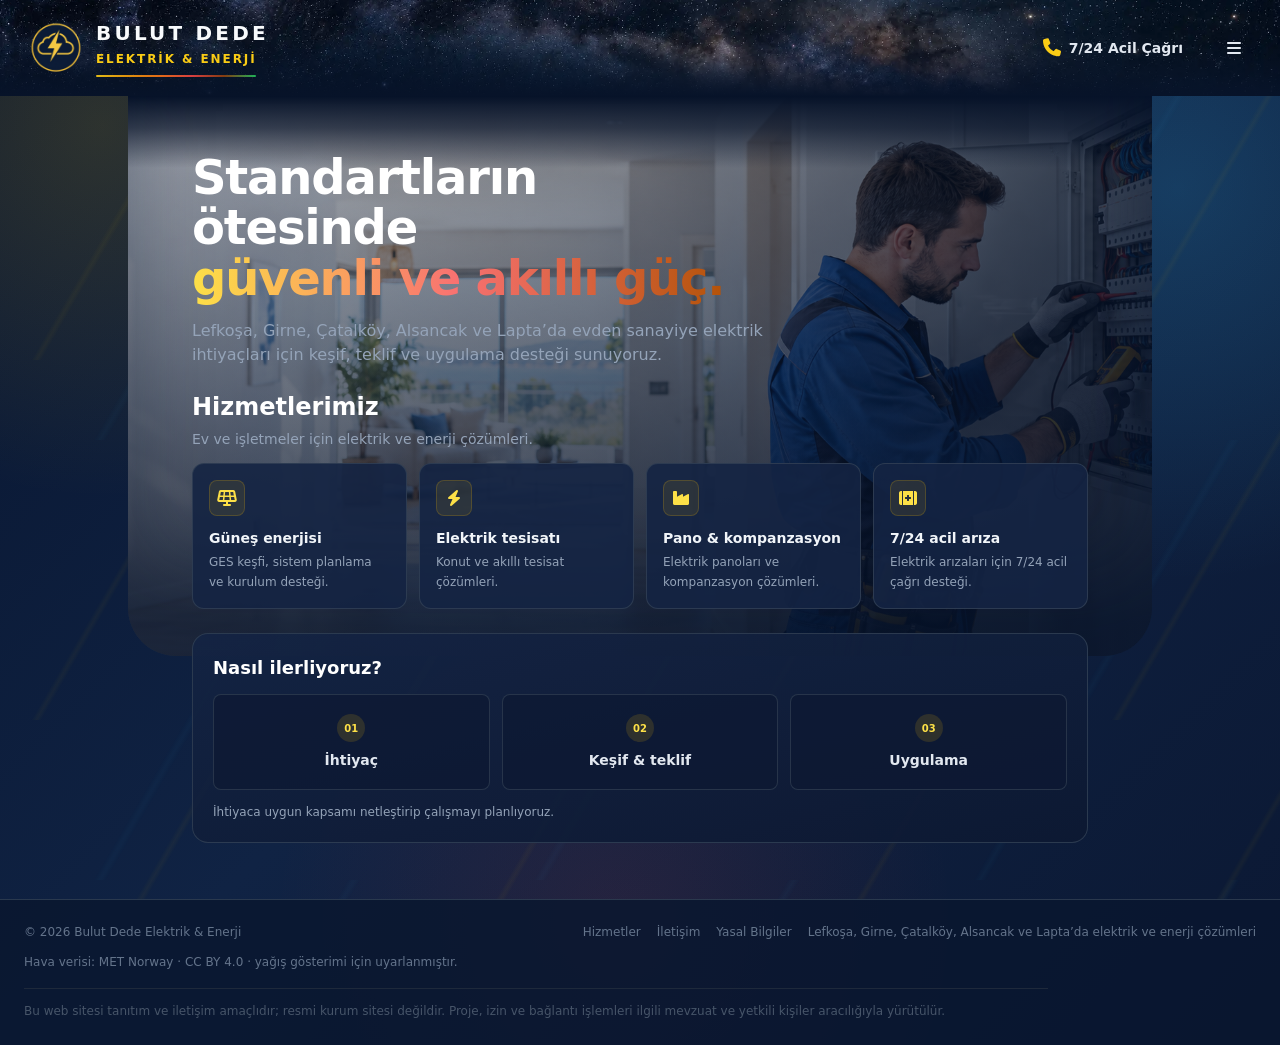
==== index.html @ a88fdf91 "Connect KIB-TEK table to official Meta notices" ====
<!doctype html>
<html lang="tr">
<head>
  <meta charset="UTF-8">
  <meta name="viewport" content="width=device-width, initial-scale=1.0">
  <meta name="description" content="Bulut Dede Elektrik; Lefkoşa, Girne, Çatalköy, Alsancak ve Lapta’da güneş enerjisi, elektrik tesisatı, pano ve acil servis için keşif ve uygulama desteği sunar.">
  <meta name="theme-color" content="#020617">
  <meta name="referrer" content="strict-origin-when-cross-origin">
  <meta http-equiv="Permissions-Policy" content="camera=(), microphone=(), geolocation=(), payment=(), usb=()">
  <meta http-equiv="Content-Security-Policy" content="default-src 'self'; base-uri 'self'; object-src 'none'; frame-src 'none'; frame-ancestors 'none'; form-action 'self'; img-src 'self' data:; connect-src 'self'; font-src 'self' https://cdnjs.cloudflare.com; style-src 'self' 'unsafe-inline' https://cdnjs.cloudflare.com; script-src 'self' 'unsafe-inline'; upgrade-insecure-requests">
  <link rel="icon" type="image/png" href="bulut-dede-logo.png">
  <title>Bulut Dede Elektrik | Enerji Çözümleri</title>
  <link rel="preconnect" href="https://cdnjs.cloudflare.com">
  <link rel="stylesheet" href="https://cdnjs.cloudflare.com/ajax/libs/font-awesome/6.4.0/css/all.min.css">
  <style>
    :root { color-scheme: dark; }
    :root { --wire-yellow: #facc15; --wire-amber: #f59e0b; --wire-orange: #f97316; --wire-red: #ef4444; --wire-brown: #92400e; --wire-green: #22c55e; }
    html { scroll-behavior: smooth; max-width: 100%; overflow-x: hidden; }
    body { position: relative; isolation: isolate; width: 100%; max-width: 100%; min-height: 100vh; overflow-x: hidden; background-color: #071329; background-image: radial-gradient(circle at 8% 12%, rgba(250, 204, 21, .15), transparent 25%), radial-gradient(circle at 92% 18%, rgba(56, 189, 248, .18), transparent 27%), radial-gradient(circle at 48% 88%, rgba(239, 68, 68, .1), transparent 30%), linear-gradient(135deg, #08152f 0%, #102344 48%, #0b1833 100%); }
    body::before { content: ""; position: fixed; inset: 0; z-index: -1; pointer-events: none; opacity: .22; background-image: linear-gradient(120deg, transparent 0 42%, rgba(250, 204, 21, .2) 43%, transparent 44% 100%), linear-gradient(300deg, transparent 0 48%, rgba(56, 189, 248, .16) 49%, transparent 50% 100%); background-size: 360px 360px, 440px 440px; animation: energyDrift 18s ease-in-out infinite alternate; }
    @keyframes energyDrift { from { transform: translate3d(-2%, -1%, 0) scale(1); } to { transform: translate3d(2%, 1%, 0) scale(1.04); } }
    .brand-mark { border: 0; background: transparent; box-shadow: none; }
    
    .brand-bolt { fill: #fff7b2; filter: drop-shadow(0 0 2px rgba(250, 204, 21, .9)); }
    .brand-accent { background: linear-gradient(90deg, var(--wire-yellow) 0%, var(--wire-amber) 20%, var(--wire-orange) 40%, var(--wire-red) 60%, var(--wire-brown) 80%, var(--wire-green) 100%); }

    /* Header theme follows real sunrise and sunset in Girne, Cyprus. */
    #site-header {
      transition: background-color 1800ms ease, border-color 1800ms ease;
    }
    #site-header[data-sky="night"] {
      background-color: transparent;
      border-color: rgba(51, 65, 85, .8);
    }
    #site-header[data-sky="day"] {
      background-color: transparent;
      border-color: rgba(148, 163, 184, .8);
    }
    #site-header[data-sky="day"],
    #site-header[data-sky="night"] {
      border-bottom: 0;
    }
    #site-header .brand-mark {
      border: 0;
      background: transparent;
      box-shadow: none;
    }
    #site-header #home-link strong,
    #site-header #home-link [data-i18n="brandTagline"] {
      transition: color 1800ms ease;
    }
    #site-header[data-sky="night"] #home-link strong { color: #f8fafc; }
    #site-header[data-sky="day"] #home-link strong { color: #172554; }
    #site-header[data-sky="night"] #home-link [data-i18n="brandTagline"] { color: #facc15; }
    #site-header[data-sky="day"] #home-link [data-i18n="brandTagline"] { color: #a16207; }
    #site-header #emergency-link,
    #site-header #site-menu-toggle {
      transition: background-color 1800ms ease, border-color 1800ms ease, color 1800ms ease;
    }
    #site-header[data-sky="night"] #emergency-link,
    #site-header[data-sky="night"] #site-menu-toggle {
      background-color: transparent;
      border-color: transparent;
      box-shadow: none;
      color: #e2e8f0;
    }
    #site-header[data-sky="day"] #emergency-link,
    #site-header[data-sky="day"] #site-menu-toggle {
      background-color: transparent;
      border-color: transparent;
      box-shadow: none;
      color: #1e293b;
    }
    #site-header[data-sky="night"] #emergency-link:hover,
    #site-header[data-sky="night"] #site-menu-toggle:hover {
      background-color: rgba(255, 255, 255, .1);
      border-color: transparent;
    }
    #site-header[data-sky="day"] #emergency-link:hover,
    #site-header[data-sky="day"] #site-menu-toggle:hover {
      background-color: rgba(255, 255, 255, .16);
      border-color: transparent;
      color: #1e293b;
    }
    #site-header #emergency-link .fa-phone,
    #site-header #emergency-link .text-slate-400 {
      transition: color 1800ms ease;
    }
    #site-header[data-sky="night"] #emergency-link .fa-phone { color: #facc15; }
    #site-header[data-sky="day"] #emergency-link .fa-phone { color: #a16207; }
    #site-header[data-sky="night"] #emergency-link .text-slate-400 { color: #94a3b8; }
    #site-header[data-sky="day"] #emergency-link .text-slate-400 { color: #475569; }
    /* Fade the scenic image to the same navy tone used at the top of the hero. */
    .header-sky-scene {
      position: absolute;
      top: 0;
      right: auto;
      bottom: 0;
      left: 0;
      z-index: 0;
      width: 100%;
      height: 100%;
      overflow: hidden;
      pointer-events: none;
      isolation: isolate;
      transform: none;
      background: linear-gradient(180deg, #60a5fa 0%, #93c5fd 48%, #dbeafe 78%, #0f2c50 100%);
    }
    .header-sky-scene::after {
      content: "";
      position: absolute;
      right: 0;
      bottom: 0;
      left: 0;
      z-index: 4;
      height: 56px;
      pointer-events: none;
      background: linear-gradient(180deg, rgba(7, 19, 41, 0) 0%, rgba(7, 19, 41, .58) 62%, #071329 100%);
    }
    #site-header[data-sky="night"] .header-sky-scene {
      background: linear-gradient(180deg, #0c1832 0%, #0b1933 55%, #0f2c50 100%);
    }
    #site-header .header-sky-photo {
      position: absolute;
      z-index: 1;
      top: 0;
      left: 0;
      width: 116%;
      max-width: none;
      height: 100%;
      object-fit: cover;
      object-position: center 38%;
      opacity: .88;
      filter: brightness(1.06) saturate(1.02) contrast(1.04);
      transition: opacity 1800ms ease, filter 1800ms ease;
    }
    #site-header {
      --header-rain-fill: rgba(22, 62, 96, .42);
      --header-rain-glint: rgba(255, 255, 255, .82);
      --header-rain-shadow: rgba(15, 23, 42, .48);
    }
    #site-header[data-sky="night"] {
      --header-rain-fill: rgba(191, 219, 254, .5);
      --header-rain-glint: rgba(248, 250, 252, .9);
      --header-rain-shadow: rgba(2, 6, 23, .62);
    }
    #site-header .header-sky-rain {
      position: absolute;
      z-index: 3;
      inset: 0;
      overflow: hidden;
      pointer-events: none;
      opacity: 0;
      visibility: hidden;
      transition: opacity 900ms ease, visibility 0s linear 900ms;
    }
    #site-header[data-rain="true"] .header-sky-rain {
      opacity: .82;
      visibility: visible;
      transition-delay: 0s;
    }
    #site-header .header-sky-rain .rain-drop {
      position: absolute;
      top: var(--drop-top);
      left: var(--drop-left);
      display: block;
      width: var(--drop-width);
      height: var(--drop-height);
      opacity: 0;
      clip-path: polygon(50% 0, 82% 38%, 100% 64%, 96% 80%, 82% 93%, 62% 100%, 38% 100%, 18% 93%, 4% 80%, 0 64%, 18% 38%);
      background: linear-gradient(110deg, var(--header-rain-glint) 0%, rgba(255, 255, 255, .38) 24%, var(--header-rain-fill) 70%, rgba(255, 255, 255, .66) 100%);
      filter: drop-shadow(0 1px 1px var(--header-rain-shadow));
      animation: headerSkyDropFall var(--drop-duration) linear var(--drop-delay) infinite;
    }
    #site-header .header-sky-rain .rain-drop::after {
      content: "";
      position: absolute;
      top: 18%;
      left: 22%;
      width: 22%;
      height: 32%;
      border-radius: 50%;
      background: rgba(255, 255, 255, .84);
    }
    @keyframes headerSkyDropFall {
      0% { opacity: 0; transform: translate3d(0, -18px, 0) rotate(var(--drop-angle)); }
      12% { opacity: var(--drop-opacity); }
      84% { opacity: var(--drop-opacity); }
      100% { opacity: 0; transform: translate3d(var(--drop-drift), 150px, 0) rotate(var(--drop-angle)); }
    }
    #site-header .header-sky-daylight {
      position: absolute;
      z-index: 3;
      inset: 0;
      background: linear-gradient(180deg, rgba(59, 130, 246, .38) 0%, rgba(96, 165, 250, .2) 48%, rgba(191, 219, 254, .05) 78%, transparent 100%);
      opacity: 1;
      transition: opacity 1800ms ease;
    }
    #site-header .header-sky-night-photo {
      position: absolute;
      z-index: 2;
      inset: 0;
      width: 100%;
      height: 100%;
      object-fit: cover;
      object-position: center 45%;
      opacity: 0;
      transition: opacity 1800ms ease;
    }
    #site-header[data-sky="night"] .header-sky-photo {
      opacity: 0;
      filter: brightness(.3) saturate(.78) hue-rotate(165deg);
    }
    #site-header[data-sky="night"] .header-sky-night-photo { opacity: 1; }
    @media (prefers-reduced-motion: reduce) {
      #site-header .header-sky-rain .rain-drop {
        animation: none !important;
        opacity: var(--drop-opacity) !important;
        transform: none !important;
      }
    }
    #site-header[data-sky="night"] .header-sky-daylight { opacity: 0; }
    .language-flag { display: inline-flex; width: 20px; height: 14px; flex: 0 0 auto; overflow: hidden; border-radius: 2px; box-shadow: 0 0 0 1px rgba(255,255,255,.18); }
    .language-flag svg { display: block; width: 100%; height: 100%; }
    .language-option[aria-pressed="true"] { background: #facc15; color: #0f172a; box-shadow: 0 0 14px rgba(250, 204, 21, .2); }
    .hero-main { position: relative; isolation: isolate; overflow: clip; }
    .hero-main > * { position: relative; z-index: 1; }
    .hero-main::before { content: ""; position: absolute; inset: 0 0 auto; z-index: 0; height: 560px; pointer-events: none; border-radius: 0 0 3rem 3rem; background-image: linear-gradient(180deg, #071329 0%, rgba(7, 19, 41, .68) 32px, rgba(7, 19, 41, 0) 72px), linear-gradient(90deg, rgba(7, 19, 41, .12) 0%, rgba(7, 19, 41, .28) 45%, rgba(7, 19, 41, .72) 100%), linear-gradient(180deg, rgba(7, 19, 41, .14) 0%, rgba(7, 19, 41, .82) 94%), url("technician-electrical-hero.png"); background-position: center, center, center, 70% 16%; background-size: cover, cover, cover, cover; background-repeat: no-repeat; box-shadow: inset 0 -80px 80px rgba(7, 19, 41, .34); }
    @media (max-width: 640px) {
      .hero-main::before { height: 530px; background-position: center, center, center, 100% 12%; background-image: linear-gradient(180deg, #071329 0%, rgba(7, 19, 41, .68) 32px, rgba(7, 19, 41, 0) 72px), linear-gradient(90deg, rgba(7, 19, 41, .48) 0%, rgba(7, 19, 41, .42) 52%, rgba(7, 19, 41, .64) 100%), linear-gradient(180deg, rgba(7, 19, 41, .16) 0%, rgba(7, 19, 41, .84) 94%), url("technician-electrical-hero.png"); background-size: cover, cover, cover, cover; }
    }
    #discovery-request-modal[hidden] { display: none !important; }
    #outage-modal[hidden], #outage-table[hidden], #outage-feedback[hidden] { display: none !important; }
    #outage-modal { position: fixed; inset: 0; z-index: 100; display: flex; align-items: flex-start; justify-content: center; overflow-y: auto; overscroll-behavior: contain; padding: 1rem; background: rgba(2, 6, 23, .84); backdrop-filter: blur(5px); }
    .outage-dialog { position: relative; width: min(100%, 900px); max-height: calc(100dvh - 2rem); overflow-y: auto; border: 1px solid #475569; border-radius: 1rem; background: #101f3b; box-shadow: 0 24px 70px rgba(2, 6, 23, .7); padding: 1.25rem; color: #e2e8f0; }
    .outage-dialog h2 { margin: 0; padding-right: 2.5rem; color: #fff; font-size: 1.25rem; font-weight: 800; }
    .outage-dialog p { line-height: 1.5; }
    .outage-menu-button { display: flex; align-items: center; gap: .75rem; width: 100%; min-height: 44px; margin-bottom: .75rem; padding: .75rem; border: 1px solid #475569; border-radius: .75rem; background: #152544; color: #f8fafc; font-size: .875rem; font-weight: 700; text-align: left; cursor: pointer; }
    .outage-menu-button:hover, .outage-menu-button:focus-visible { border-color: #facc15; outline-color: #facc15; }
    .outage-close { position: absolute; top: 1rem; right: 1rem; width: 36px; height: 36px; border: 1px solid #64748b; border-radius: .5rem; background: #152544; color: #f8fafc; cursor: pointer; }
    .outage-close:focus-visible, .outage-search:focus-visible, .outage-source:focus-visible { outline: 2px solid #facc15; outline-offset: 2px; }
    .outage-intro, .outage-caveat { margin: .45rem 0 0; color: #cbd5e1; font-size: .875rem; }
    .outage-controls { display: flex; flex-wrap: wrap; align-items: flex-end; justify-content: space-between; gap: .75rem; margin: 1.25rem 0 .75rem; }
    .outage-controls label { display: grid; gap: .35rem; min-width: min(100%, 250px); font-size: .8rem; font-weight: 700; }
    .outage-search { width: 100%; min-height: 44px; padding: .6rem .8rem; border: 1px solid #64748b; border-radius: .6rem; background: #0d1932; color: #fff; font: inherit; }
    .outage-updated { color: #cbd5e1; font-size: .75rem; }
    .outage-table-wrap { overflow-x: auto; border: 1px solid #475569; border-radius: .75rem; }
    .outage-table { width: 100%; border-collapse: collapse; text-align: left; font-size: .82rem; }
    .outage-table th { padding: .75rem .65rem; background: #1b3152; color: #e2e8f0; font-weight: 700; white-space: nowrap; }
    .outage-table td { padding: .8rem .65rem; border-top: 1px solid #334155; vertical-align: top; overflow-wrap: anywhere; }
    .outage-table tbody tr { background: #10203d; }
    .outage-table tbody tr:nth-child(even) { background: #142746; }
    .outage-status { display: inline-block; border: 1px solid; border-radius: 999px; padding: .25rem .5rem; font-size: .75rem; font-weight: 800; white-space: nowrap; }
    .outage-status--active { border-color: #ef4444; background: #491b25; color: #fecaca; }
    .outage-status--planned { border-color: #eab308; background: #483916; color: #fef08a; }
    .outage-status--resolved { border-color: #22c55e; background: #133b2b; color: #bbf7d0; }
    .outage-status--stale { border-color: #64748b; background: #26364e; color: #e2e8f0; }
    .outage-source { display: inline-block; margin-top: .35rem; color: #fde68a; font-size: .75rem; text-decoration: underline; text-underline-offset: 2px; }
    .outage-feedback { padding: 1rem; border: 1px solid #475569; border-radius: .75rem; background: #142746; color: #e2e8f0; font-size: .875rem; }
    .outage-footer { display: flex; flex-wrap: wrap; gap: .75rem; align-items: center; justify-content: space-between; margin-top: 1rem; }
    .outage-footer a { color: #fde68a; font-size: .875rem; text-decoration: underline; text-underline-offset: 2px; }
    @media (max-width: 700px) {
      #outage-modal { padding: .5rem; }
      .outage-dialog { max-height: calc(100dvh - 1rem); padding: 1rem; }
      .outage-table-wrap { overflow: visible; border: 0; }
      .outage-table, .outage-table tbody, .outage-table tr { display: block; width: 100%; }
      .outage-table thead { display: none; }
      .outage-table tbody tr { margin-bottom: .65rem; border: 1px solid #475569; border-radius: .75rem; overflow: hidden; }
      .outage-table td { display: grid; grid-template-columns: 6.3rem minmax(0, 1fr); gap: .6rem; padding: .55rem .7rem; border-top: 1px solid #334155; }
      .outage-table td:first-child { border-top: 0; }
      .outage-table td::before { content: attr(data-label); color: #cbd5e1; font-size: .75rem; font-weight: 700; }
    }
    .service-panel { scroll-margin-top: 92px; }
    .service-panel.is-opening { animation: servicePanelOpen .32s ease both; }
    .service-calculator { scroll-margin-top: 92px; }
    .service-calculator.is-opening { animation: servicePanelOpen .32s ease both; }
    @keyframes servicePanelOpen { from { opacity: .15; transform: translateY(-10px); } to { opacity: 1; transform: translateY(0); } }
    .tab-btn { min-height: 58px; }
    .tab-btn[aria-selected="true"] { background: #eab308; color: #020617; box-shadow: 0 8px 22px rgba(234, 179, 8, .2); }
    .tab-btn[aria-selected="false"] { color: #c0cee2; }
    .tab-btn[aria-selected="false"]:hover { color: #fff; background: rgba(65, 95, 145, .45); }
    .service-panel { box-shadow: 0 20px 60px rgba(14, 165, 233, .09); }
    .range-track { accent-color: #facc15; }
    #tab-content-card, #tab-content-card > *, #service-tabs, #service-tabs .tab-btn { min-width: 0; max-width: 100%; }
    #tab-content-card h2, #tab-content-card p, #tab-content-card li, #service-tabs .tab-btn span { overflow-wrap: anywhere; }
    @media (max-width: 640px) {
      #site-header .header-sky-scene { left: 0; width: 100%; transform: none; }
      #site-header .header-sky-photo { object-position: center 38%; }
      header .mx-auto { gap: .25rem; padding-left: .5rem; padding-right: .5rem; }
      header #home-link { flex: 0 1 auto; min-width: 0; gap: .375rem; }
      header #home-link .brand-mark { width: 3.5rem; height: 3.5rem; border-radius: .75rem; }
      header #home-link .brand-mark img { width: 3rem; height: 3rem; }
      header #home-link > span:last-child { min-width: 0; }
      header #home-link strong { font-size: .85rem; letter-spacing: .08em; white-space: nowrap; }
      header #home-link .brand-accent { width: 5.5rem; }
      header .header-actions { gap: .25rem; }
      
      
      header .header-actions > a { padding: .625rem .75rem; }
      #service-tabs .tab-btn { overflow: hidden; }
    }
    @media (prefers-reduced-motion: reduce) {
      *, *::before, *::after { animation-duration: .01ms !important; animation-iteration-count: 1 !important; scroll-behavior: auto !important; transition-duration: .01ms !important; }
    }
  </style>
  <link rel="stylesheet" href="tailwind.css">
</head>
<body class="min-h-screen font-sans text-slate-100 selection:bg-yellow-400 selection:text-slate-950">
  <header id="site-header" data-sky="night" data-rain="false" class="sticky top-0 z-50 border-b border-slate-700/80 bg-[#0c1832]/90 backdrop-blur-xl">
  <div class="header-sky-scene" aria-hidden="true">
    <img class="header-sky-photo" src="selvili-coast-wide.webp" alt="" aria-hidden="true" fetchpriority="high">
    <img class="header-sky-night-photo" src="night-sky.webp" alt="" aria-hidden="true" decoding="async">
    <div class="header-sky-daylight"></div>
    <div class="header-sky-rain" aria-hidden="true"></div>
  </div>

    <div class="mx-auto relative z-10 flex max-w-7xl flex-nowrap items-center gap-4 px-4 py-4 sm:px-6">
      <a id="home-link" href="#top" class="flex min-w-0 shrink-0 items-center gap-2" aria-label="Bulut Dede Elektrik ana sayfa">
        <span class="brand-mark relative flex h-16 w-16 items-center justify-center rounded-xl" aria-hidden="true">
          <img src="bulut-dede-logo.png" class="h-14 w-14 object-contain" alt="" aria-hidden="true">
        </span>
        <span class="brand-copy">
          <strong class="block text-lg font-extrabold leading-none tracking-[.16em] text-white sm:text-xl">BULUT DEDE</strong>
          <span class="mt-1 block text-[10px] font-bold uppercase tracking-[.16em] text-yellow-400 sm:text-xs" data-i18n="brandTagline">Elektrik &amp; Enerji</span>
          <span class="brand-accent mt-2 block h-0.5 w-40 rounded-full opacity-90"></span>
        </span>
      </a>
      <div class="header-actions relative ml-auto flex shrink-0 items-center justify-end gap-2 sm:gap-3">
        <div class="header-contact relative shrink-0">
          <button id="emergency-link" type="button" onclick="toggleHeaderContactMenu()" aria-label="7/24 Acil Çağrı: İletişim yöntemi" aria-controls="header-contact-options" aria-expanded="false" class="flex h-11 w-11 items-center justify-center gap-2 rounded-lg border border-slate-600/80 bg-[#152544] px-2.5 py-2 text-xs font-semibold text-slate-200 transition hover:border-slate-400 hover:bg-[#1d3154] sm:w-auto sm:px-4 sm:text-sm">
            <i class="fa-solid fa-phone text-base text-yellow-400 sm:text-lg" aria-hidden="true"></i>
            <span class="hidden sm:inline" data-i18n="emergencyCall">7/24 Acil Çağrı</span>
          </button>
          <div id="header-contact-options" hidden role="group" aria-labelledby="header-contact-title" class="absolute right-0 top-full z-[80] mt-2 w-72 max-w-[calc(100vw-1rem)] rounded-2xl border border-slate-600/90 bg-[#101f3b] p-3 shadow-2xl shadow-slate-950/70">
            <h2 id="header-contact-title" class="mb-2 px-1 text-sm font-bold text-slate-200" data-i18n="contactChoice">İletişim yöntemi</h2>
            <a id="header-whatsapp" href="https://wa.me/905338712332?text=Merhaba%20Bulut%20Dede%20Elektrik%2C%20servis%20talep%20ediyorum." target="_blank" rel="noopener noreferrer" onclick="closeHeaderContactMenu()" class="flex min-h-11 w-full items-center gap-3 rounded-xl bg-emerald-500 px-3 py-3 text-left text-sm font-bold text-slate-950 transition hover:bg-emerald-400 focus-visible:outline focus-visible:outline-2 focus-visible:outline-yellow-400">
              <i class="fa-brands fa-whatsapp text-lg" aria-hidden="true"></i>
              <span data-i18n="whatsappLine">WhatsApp ile yazış</span>
              <i class="fa-solid fa-arrow-up-right-from-square ml-auto text-xs" aria-hidden="true"></i>
            </a>
            <a id="header-phone-call" href="tel:+905338712332" onclick="closeHeaderContactMenu()" class="mt-2 flex min-h-11 w-full items-center gap-3 rounded-xl border border-slate-600/80 bg-[#152544] px-3 py-2.5 text-left text-sm font-bold text-slate-100 transition hover:border-yellow-400 hover:bg-[#1d3154] focus-visible:outline focus-visible:outline-2 focus-visible:outline-yellow-400">
              <i class="fa-solid fa-phone text-base text-yellow-400" aria-hidden="true"></i>
              <span class="min-w-0 flex-1">
                <span class="block" data-i18n="phoneCall">Telefonla ara</span>
                <span class="mt-0.5 block text-xs font-medium text-slate-400">+90 533 871 23 32</span>
              </span>
            </a>
          </div>
        </div>
        <button id="site-menu-toggle" type="button" onclick="toggleSiteMenu()" aria-label="Menüyü aç" aria-controls="site-menu" aria-expanded="false" class="inline-flex h-11 w-11 shrink-0 items-center justify-center rounded-lg border border-slate-600/80 bg-[#152544] text-slate-100 transition hover:border-yellow-400 hover:text-yellow-300 focus-visible:outline focus-visible:outline-2 focus-visible:outline-yellow-400">
          <i id="site-menu-icon" class="fa-solid fa-bars text-base" aria-hidden="true"></i>
        </button>
        <div id="site-menu" hidden role="region" aria-labelledby="site-menu-service-label" class="absolute right-0 top-full z-[70] mt-2 max-h-[calc(100dvh-6rem)] w-80 max-w-[calc(100vw-1rem)] overflow-y-auto overscroll-contain rounded-2xl border border-slate-600/90 bg-[#101f3b] p-3 shadow-2xl shadow-slate-950/70">
  <button id="discovery-request-open" type="button" onclick="openDiscoveryRequest()" aria-haspopup="dialog" aria-controls="discovery-request-modal" class="mb-3 flex min-h-11 w-full items-center gap-3 rounded-xl border border-yellow-500/30 bg-yellow-500/10 px-3 py-3 text-left text-sm font-bold text-yellow-200 transition hover:bg-yellow-500/20 focus-visible:outline focus-visible:outline-2 focus-visible:outline-yellow-400"><i class="fa-solid fa-clipboard-list text-base" aria-hidden="true"></i><span data-i18n="requestTitle">Kısa keşif talebi</span><i class="fa-solid fa-chevron-right ml-auto text-xs" aria-hidden="true"></i></button>
          <button id="outage-open" type="button" onclick="openOutages()" aria-haspopup="dialog" aria-controls="outage-modal" class="outage-menu-button"><i class="fa-solid fa-bolt text-yellow-400" aria-hidden="true"></i><span data-i18n="outageMenu">KIB-TEK kesintileri</span><i class="fa-solid fa-chevron-right ml-auto text-xs" aria-hidden="true"></i></button>
          <section aria-labelledby="site-menu-service-label">
            <h2 id="site-menu-service-label" class="px-1 text-sm font-bold text-slate-200" data-i18n="servicePrompt">Hizmet alanını seçin</h2>
          <div id="service-tabs" class="mt-2 grid grid-cols-1 gap-1 rounded-xl border border-slate-700/80 bg-[#142443]/70 p-1" role="tablist" aria-label="Hizmet kategorileri">
            <button type="button" onclick="chooseService('solar')" id="tab-solar" class="tab-btn flex w-full items-center gap-2 rounded-xl px-3 py-3 text-left text-sm font-bold transition sm:gap-3 sm:px-4" role="tab" aria-controls="tab-content-card" aria-selected="true" aria-expanded="true"><i class="fa-solid fa-solar-panel text-base" aria-hidden="true"></i><span data-i18n="serviceSolar">Güneş Enerjisi (GES)</span></button>
            <button type="button" onclick="chooseService('tesisat')" id="tab-tesisat" class="tab-btn flex w-full items-center gap-2 rounded-xl px-3 py-3 text-left text-sm font-bold transition sm:gap-3 sm:px-4" role="tab" aria-controls="tab-content-card" aria-selected="false" aria-expanded="false"><i class="fa-solid fa-bolt text-base" aria-hidden="true"></i><span data-i18n="serviceInstall">Konut &amp; Akıllı Tesisat</span></button>
            <button type="button" onclick="chooseService('pano')" id="tab-pano" class="tab-btn flex w-full items-center gap-2 rounded-xl px-3 py-3 text-left text-sm font-bold transition sm:gap-3 sm:px-4" role="tab" aria-controls="tab-content-card" aria-selected="false" aria-expanded="false"><i class="fa-solid fa-industry text-base" aria-hidden="true"></i><span data-i18n="servicePanel">Pano &amp; Kompanzasyon</span></button>
            <button type="button" onclick="chooseService('ariza')" id="tab-ariza" class="tab-btn flex w-full items-center gap-2 rounded-xl px-3 py-3 text-left text-sm font-bold transition sm:gap-3 sm:px-4" role="tab" aria-controls="tab-content-card" aria-selected="false" aria-expanded="false"><i class="fa-solid fa-kit-medical text-base" aria-hidden="true"></i><span data-i18n="serviceEmergency">7/24 Acil Arıza</span></button>
          </div>
            <a href="https://www.instagram.com/bulutdedeelektrik/" target="_blank" rel="noopener noreferrer" class="mt-2 flex w-full items-center gap-3 rounded-xl px-3 py-3 text-left text-sm font-bold text-slate-200 transition hover:bg-[#1d3154] hover:text-white focus-visible:outline focus-visible:outline-2 focus-visible:outline-yellow-400">
              <i class="fa-brands fa-instagram text-lg text-pink-400" aria-hidden="true"></i>
              <span data-i18n="instagramAccount">Instagram hesabımız</span>
              <i class="fa-solid fa-arrow-up-right-from-square ml-auto text-xs text-slate-400" aria-hidden="true"></i>
            </a>
          </section>
          <div class="mt-3 border-t border-slate-700/80 pt-3">
            <div id="language-switcher" class="w-full">
              <button id="language-toggle" type="button" onclick="toggleLanguageOptions()" aria-label="Dil seçimi" aria-controls="language-options" aria-expanded="false" class="flex min-h-11 w-full items-center justify-between gap-2 rounded-lg border border-slate-600/80 bg-[#152544] px-3 py-2 text-sm font-bold text-slate-100 transition hover:border-yellow-400 focus-visible:outline focus-visible:outline-2 focus-visible:outline-yellow-400">
                <span class="inline-flex items-center gap-2"><i class="fa-solid fa-language text-yellow-400" aria-hidden="true"></i><span data-i18n="languageLabel">Dil seçimi</span></span>
                <span class="inline-flex items-center gap-2"><span id="selected-language-flag" class="language-flag" aria-hidden="true"></span><span id="selected-language-code">TR</span><i class="fa-solid fa-chevron-down text-[9px]" aria-hidden="true"></i></span>
              </button>
              <div id="language-options" hidden class="mt-2 space-y-1" role="group" aria-label="Dil seçenekleri">
                <button type="button" data-language="tr" data-flag="tr" aria-pressed="true" aria-label="Türkçe" onclick="selectLanguage('tr')" class="language-option flex min-h-10 w-full items-center justify-between rounded-lg border border-slate-700/80 bg-[#142443]/70 px-3 py-2 text-sm font-semibold text-slate-200 transition hover:border-yellow-400 focus-visible:outline focus-visible:outline-2 focus-visible:outline-yellow-400"><span class="inline-flex items-center gap-2"><span class="language-flag" aria-hidden="true"></span><span>Türkçe</span></span><i class="fa-solid fa-check text-xs" aria-hidden="true"></i></button>
                <button type="button" data-language="en" data-flag="en" aria-pressed="false" aria-label="English" onclick="selectLanguage('en')" class="language-option flex min-h-10 w-full items-center justify-between rounded-lg border border-slate-700/80 bg-[#142443]/70 px-3 py-2 text-sm font-semibold text-slate-200 transition hover:border-yellow-400 focus-visible:outline focus-visible:outline-2 focus-visible:outline-yellow-400"><span class="inline-flex items-center gap-2"><span class="language-flag" aria-hidden="true"></span><span>English</span></span><i class="fa-solid fa-check text-xs" aria-hidden="true"></i></button>
                <button type="button" data-language="ru" data-flag="ru" aria-pressed="false" aria-label="Русский" onclick="selectLanguage('ru')" class="language-option flex min-h-10 w-full items-center justify-between rounded-lg border border-slate-700/80 bg-[#142443]/70 px-3 py-2 text-sm font-semibold text-slate-200 transition hover:border-yellow-400 focus-visible:outline focus-visible:outline-2 focus-visible:outline-yellow-400"><span class="inline-flex items-center gap-2"><span class="language-flag" aria-hidden="true"></span><span>Русский</span></span><i class="fa-solid fa-check text-xs" aria-hidden="true"></i></button>
              </div>
            </div>
          </div>
        </div>
      </div>
    </div>
  </header>

  <div id="discovery-request-modal" hidden role="dialog" aria-modal="true" aria-labelledby="request-title" aria-describedby="request-description" aria-hidden="true" onclick="closeDiscoveryRequestFromBackdrop(event)" class="fixed inset-0 z-[100] flex items-start justify-center overflow-y-auto overscroll-contain bg-slate-950/80 px-3 py-4 backdrop-blur-sm">
    <div class="relative mx-auto my-2 w-full max-w-xl sm:my-8">
      <article id="discovery-request-card" class="service-panel relative w-full space-y-4 rounded-2xl border border-slate-700/80 bg-[#142443]/95 p-5 shadow-xl" aria-labelledby="request-title">
          <button id="discovery-request-close" type="button" onclick="closeDiscoveryRequest()" aria-label="Kapat" class="absolute right-4 top-4 z-10 inline-flex h-9 w-9 items-center justify-center rounded-lg border border-slate-600/80 bg-[#152544] text-slate-300 transition hover:border-yellow-400 hover:text-yellow-300 focus-visible:outline focus-visible:outline-2 focus-visible:outline-yellow-400"><i class="fa-solid fa-xmark" aria-hidden="true"></i></button>
          <div class="pr-12">
            <h2 id="request-title" class="text-lg font-bold text-white" data-i18n="requestTitle">Kısa keşif talebi</h2>
            <p id="request-description" class="mt-1 text-sm leading-6 text-slate-400" data-i18n="requestDescription">Bölgenizi ve hizmet ihtiyacınızı seçin; talebinizi WhatsApp üzerinden iletin.</p>
          </div>
          <form id="discovery-request-form" class="space-y-4" onsubmit="submitDiscoveryRequest(event)">
            <label for="request-phone" class="block space-y-2">
              <span class="block text-sm font-semibold text-slate-200" data-i18n="requestPhoneLabel">1. Telefon numaranız</span>
              <input id="request-phone" type="tel" inputmode="tel" autocomplete="tel" placeholder="+90 5XX XXX XX XX" data-i18n-placeholder="requestPhonePlaceholder" required class="min-h-11 w-full rounded-lg border border-slate-600/80 bg-[#0d1932] px-3 py-2.5 text-sm text-slate-100 placeholder:text-slate-500 focus:border-yellow-400 focus:outline-none focus:ring-2 focus:ring-yellow-400/30">
            </label>
            <div class="grid grid-cols-1 gap-3 sm:grid-cols-2">
              <label for="request-region" class="block space-y-2">
                <span class="block text-sm font-semibold text-slate-200" data-i18n="requestRegionLabel">2. Bölgeni seç</span>
                <select id="request-region" required class="min-h-11 w-full rounded-lg border border-slate-600/80 bg-[#0d1932] px-3 py-2.5 text-sm text-slate-100 focus:border-yellow-400 focus:outline-none focus:ring-2 focus:ring-yellow-400/30">
                  <option value="" selected disabled data-i18n="requestRegionPlaceholder">Bölge seç</option>
                  <option value="lefkosa" data-i18n="regionNicosia">Lefkoşa</option>
                  <option value="girne" data-i18n="regionKyrenia">Girne</option>
                  <option value="catalkoy" data-i18n="regionCatalkoy">Çatalköy</option>
                  <option value="alsancak" data-i18n="regionAlsancak">Alsancak</option>
                  <option value="lapta" data-i18n="regionLapta">Lapta</option>
                </select>
              </label>
              <label for="request-service" class="block space-y-2">
                <span class="block text-sm font-semibold text-slate-200" data-i18n="requestServiceLabel">3. Hizmeti seç</span>
                <select id="request-service" required class="min-h-11 w-full rounded-lg border border-slate-600/80 bg-[#0d1932] px-3 py-2.5 text-sm text-slate-100 focus:border-yellow-400 focus:outline-none focus:ring-2 focus:ring-yellow-400/30">
                  <option value="" selected disabled data-i18n="requestServicePlaceholder">Hizmet seç</option>
                  <option value="solar" data-i18n="serviceSolar">Güneş Enerjisi (GES)</option>
                  <option value="tesisat" data-i18n="serviceInstall">Konut &amp; Akıllı Tesisat</option>
                  <option value="pano" data-i18n="servicePanel">Pano &amp; Kompanzasyon</option>
                  <option value="ariza" data-i18n="serviceEmergency">7/24 Acil Arıza</option>
                  <option value="other" data-i18n="serviceOther">Diğer</option>
                </select>
              </label>
            </div>
            <button id="discovery-request-submit" type="submit" class="inline-flex min-h-11 w-fit items-center justify-center gap-2 rounded-lg bg-yellow-500 px-4 py-2.5 text-sm font-bold text-slate-950 transition hover:bg-yellow-400 focus-visible:outline focus-visible:outline-2 focus-visible:outline-offset-2 focus-visible:outline-yellow-400"><i class="fa-solid fa-paper-plane" aria-hidden="true"></i><span data-i18n="requestSubmit">Talep gönder</span></button>
            <p class="text-xs leading-5 text-slate-500" data-i18n="requestNotice">WhatsApp mesajı hazırlanır; siz göndermeden bize iletilmez.</p>
          </form>
        </article>
    </div>
  </div>

  <div id="outage-modal" hidden role="dialog" aria-modal="true" aria-labelledby="outage-title" aria-describedby="outage-intro" aria-hidden="true" onclick="closeOutagesFromBackdrop(event)">
    <section class="outage-dialog">
      <button id="outage-close" class="outage-close" type="button" onclick="closeOutages()" aria-label="Kapat"><i class="fa-solid fa-xmark" aria-hidden="true"></i></button>
      <h2 id="outage-title" data-i18n="outageTitle">KIB-TEK kesinti duyuruları</h2>
      <p id="outage-intro" class="outage-intro" data-i18n="outageIntro">Planlı ve bildirilen güncel kesintileri bölgenize göre inceleyin.</p>
      <div class="outage-controls">
        <label for="outage-search"><span data-i18n="outageFilter">Bölge veya mahalle ara</span><input id="outage-search" class="outage-search" type="search" autocomplete="off" placeholder="Örn. Girne, Lapta" data-i18n-placeholder="outageSearchPlaceholder" oninput="renderOutages()"></label>
        <span id="outage-updated" class="outage-updated"></span>
      </div>
      <div id="outage-table-wrap" class="outage-table-wrap" hidden>
        <table id="outage-table" class="outage-table" hidden>
          <thead><tr><th scope="col" data-i18n="outageStatusHeading">Durum</th><th scope="col" data-i18n="outageAreaHeading">Bölge</th><th scope="col" data-i18n="outageReasonHeading">Neden</th><th scope="col" data-i18n="outageStartHeading">Başlangıç</th><th scope="col" data-i18n="outageEndHeading">Tahmini dönüş</th><th scope="col" data-i18n="outageUpdateHeading">Son güncelleme</th></tr></thead>
          <tbody id="outage-rows"></tbody>
        </table>
      </div>
      <p id="outage-feedback" class="outage-feedback" role="status" aria-live="polite" data-i18n="outageLoading">Duyurular yükleniyor…</p>
      <div class="outage-footer"><p class="outage-caveat" data-i18n="outageCaveat">Duyuru bulunmaması, bölgede elektriğin kesin olarak verildiği anlamına gelmez.</p><a href="https://www.kibtek.com/" target="_blank" rel="noopener noreferrer" data-i18n="outageOfficial">KIB-TEK resmî sitesi</a></div>
    </section>
  </div>


  <main id="top" class="hero-main mx-auto grid w-full max-w-5xl grid-cols-1 items-center gap-10 px-4 py-8 sm:px-6 lg:gap-12 lg:py-14">
    <section id="services" class="mx-auto w-full max-w-4xl space-y-6" aria-labelledby="hero-title">
      <div>
        
        <h1 id="hero-title" class="max-w-xl text-3xl font-black tracking-tight text-white sm:text-5xl sm:leading-[1.05]"><span data-i18n="heroTitleLead">Standartların ötesinde</span><br><span class="bg-gradient-to-r from-yellow-300 via-red-400 to-amber-700 bg-clip-text text-transparent" data-i18n="heroTitleAccent">güvenli ve akıllı güç.</span></h1>
        <p class="mt-4 max-w-xl text-sm leading-7 text-slate-400 sm:text-base" data-i18n="heroDescription">Lefkoşa, Girne, Çatalköy, Alsancak ve Lapta’da elektrik ihtiyaçları için keşif, teklif ve uygulama desteği sunuyoruz.</p>
      </div>

      

      <section id="home-services" class="space-y-3" aria-labelledby="home-services-heading">
        <div>
          <h2 id="home-services-heading" class="text-xl font-bold text-white sm:text-2xl" data-i18n="homeServicesHeading">Hizmetlerimiz</h2>
          <p class="mt-1 text-sm leading-6 text-slate-400" data-i18n="homeServicesIntro">Ev ve işletmeler için elektrik ve enerji çözümleri.</p>
        </div>
        <div class="grid grid-cols-2 gap-3 lg:grid-cols-4">
          <article class="min-w-0 rounded-xl border border-slate-700/80 bg-[#142443]/90 p-3.5 sm:p-4">
            <span class="flex h-9 w-9 items-center justify-center rounded-lg border border-yellow-500/20 bg-yellow-500/10 text-yellow-300" aria-hidden="true"><i class="fa-solid fa-solar-panel"></i></span>
            <h3 class="mt-3 text-sm font-bold leading-5 text-slate-100" data-i18n="homeSolarTitle">Güneş enerjisi</h3>
            <p class="mt-1 text-xs leading-5 text-slate-400" data-i18n="homeSolarText">GES keşfi, sistem planlama ve kurulum desteği.</p>
          </article>
          <article class="min-w-0 rounded-xl border border-slate-700/80 bg-[#142443]/90 p-3.5 sm:p-4">
            <span class="flex h-9 w-9 items-center justify-center rounded-lg border border-yellow-500/20 bg-yellow-500/10 text-yellow-300" aria-hidden="true"><i class="fa-solid fa-bolt"></i></span>
            <h3 class="mt-3 text-sm font-bold leading-5 text-slate-100" data-i18n="homeInstallTitle">Elektrik tesisatı</h3>
            <p class="mt-1 text-xs leading-5 text-slate-400" data-i18n="homeInstallText">Konut ve akıllı tesisat çözümleri.</p>
          </article>
          <article class="min-w-0 rounded-xl border border-slate-700/80 bg-[#142443]/90 p-3.5 sm:p-4">
            <span class="flex h-9 w-9 items-center justify-center rounded-lg border border-yellow-500/20 bg-yellow-500/10 text-yellow-300" aria-hidden="true"><i class="fa-solid fa-industry"></i></span>
            <h3 class="mt-3 text-sm font-bold leading-5 text-slate-100" data-i18n="homePanelTitle">Pano &amp; kompanzasyon</h3>
            <p class="mt-1 text-xs leading-5 text-slate-400" data-i18n="homePanelText">Elektrik panoları ve kompanzasyon çözümleri.</p>
          </article>
          <article class="min-w-0 rounded-xl border border-slate-700/80 bg-[#142443]/90 p-3.5 sm:p-4">
            <span class="flex h-9 w-9 items-center justify-center rounded-lg border border-yellow-500/20 bg-yellow-500/10 text-yellow-300" aria-hidden="true"><i class="fa-solid fa-kit-medical"></i></span>
            <h3 class="mt-3 text-sm font-bold leading-5 text-slate-100" data-i18n="homeEmergencyTitle">7/24 acil arıza</h3>
            <p class="mt-1 text-xs leading-5 text-slate-400" data-i18n="homeEmergencyText">Elektrik arızaları için 7/24 acil çağrı desteği.</p>
          </article>
        </div>
      </section>

      <section id="home-process" class="rounded-2xl border border-slate-700/80 bg-gradient-to-br from-[#142443]/95 to-[#0d1932]/95 p-4 sm:p-5" aria-labelledby="home-process-heading">
        <h2 id="home-process-heading" class="text-base font-bold text-white sm:text-lg" data-i18n="homeProcessHeading">Nasıl ilerliyoruz?</h2>
        <ol class="mt-3 grid grid-cols-3 gap-2 sm:gap-3">
          <li class="flex min-h-24 min-w-0 flex-col items-center justify-center gap-2 rounded-lg border border-slate-700/70 bg-[#0d1932]/70 p-2.5 text-center">
            <span class="flex h-7 w-7 shrink-0 items-center justify-center rounded-full bg-yellow-500/15 text-[10px] font-extrabold text-yellow-300">01</span>
            <span class="min-w-0 text-[11px] font-semibold leading-4 text-slate-200 sm:text-sm" data-i18n="homeStepOne">İhtiyacı belirleme</span>
          </li>
          <li class="flex min-h-24 min-w-0 flex-col items-center justify-center gap-2 rounded-lg border border-slate-700/70 bg-[#0d1932]/70 p-2.5 text-center">
            <span class="flex h-7 w-7 shrink-0 items-center justify-center rounded-full bg-yellow-500/15 text-[10px] font-extrabold text-yellow-300">02</span>
            <span class="min-w-0 text-[11px] font-semibold leading-4 text-slate-200 sm:text-sm" data-i18n="homeStepTwo">Keşif ve teklif</span>
          </li>
          <li class="flex min-h-24 min-w-0 flex-col items-center justify-center gap-2 rounded-lg border border-slate-700/70 bg-[#0d1932]/70 p-2.5 text-center">
            <span class="flex h-7 w-7 shrink-0 items-center justify-center rounded-full bg-yellow-500/15 text-[10px] font-extrabold text-yellow-300">03</span>
            <span class="min-w-0 text-[11px] font-semibold leading-4 text-slate-200 sm:text-sm" data-i18n="homeStepThree">Uygulama</span>
          </li>
        </ol>
        <p class="mt-3 text-xs leading-5 text-slate-400" data-i18n="homeProcessText">İhtiyaca uygun kapsamı netleştirip çalışmayı planlıyoruz.</p>
      </section>

      <article id="tab-content-card" hidden class="service-panel min-h-[220px] space-y-4 rounded-2xl border border-slate-700/80 bg-[#142443]/95 p-5 shadow-xl" role="tabpanel" aria-live="polite" aria-hidden="true" tabindex="-1"></article>

      <section id="calculator-shell" hidden class="service-calculator rounded-2xl border border-slate-700/80 bg-gradient-to-br from-[#182a4a] to-[#0d1932]/90 p-5" aria-labelledby="simulator-title">
        <div class="mb-3 flex items-center justify-between gap-4">
          <label id="simulator-title" for="bill-slider" class="text-xs font-bold uppercase tracking-wider text-slate-400" data-i18n="billLabel">Aylık ortalama elektrik faturanız</label>
          <output id="bill-display" for="bill-slider" class="shrink-0 text-sm font-black text-yellow-400">6.000 TL</output>
        </div>
        <input id="bill-slider" type="range" min="2000" max="35000" step="500" value="6000" oninput="calculateSavings(this.value)" class="range-track h-2 w-full cursor-pointer appearance-none rounded-lg bg-slate-800">
        <div class="mt-4 grid grid-cols-2 gap-3 border-t border-slate-800 pt-4">
          <div><span class="block text-xs text-slate-400" data-i18n="systemLabel">Önerilen GES gücü</span><strong id="system-kwp" class="mt-1 block text-base font-extrabold text-white">5,5 kWp çift yönlü</strong></div>
          <div><span class="block text-xs text-slate-400" data-i18n="yearlyLabel">Yıllık tahmini kazanç</span><strong id="yearly-savings" class="mt-1 block text-base font-extrabold text-emerald-400">~62.000 TL</strong></div>
        </div>
        <p class="mt-3 text-xs leading-5 text-slate-400" data-i18n="calculatorAssumptions">Yaklaşık gösterim: hesap, her 1 kWp için ayda 1.100 TL fatura karşılığı ve mevcut faturanın %88’ine kadar tasarruf varsayar. Gerçek sonuç tüketim, tarife, çatı koşulları ve keşfe göre değişir.</p>
      </section>
    </section>

  </main>

  <footer class="border-t border-slate-700/80 bg-[#0a1730]/85">
    <div class="mx-auto max-w-7xl px-4 py-6 text-xs text-slate-500 sm:px-6">
      <div class="flex flex-col gap-2 sm:flex-row sm:items-center sm:justify-between">
        <span>© <span id="year"></span> Bulut Dede <span data-i18n="footerBusiness">Elektrik &amp; Enerji</span></span>
        <div class="flex flex-wrap items-center gap-4"><a href="#services" class="transition hover:text-slate-300" data-i18n="footerServices">Hizmetler</a><a href="tel:+905338712332" class="transition hover:text-slate-300" data-i18n="footerContact">İletişim</a><a href="yasal-bilgiler.html" class="transition hover:text-slate-300" data-i18n="footerLegal">Yasal Bilgiler</a><span data-i18n="footerDescription">Lefkoşa, Girne, Çatalköy, Alsancak ve Lapta’da elektrik ve enerji çözümleri</span></div>
      </div>
      <p class="mt-3 leading-5 text-slate-500"><span data-i18n="weatherCreditPrefix">Hava verisi:</span> <a href="https://api.met.no/" target="_blank" rel="noopener noreferrer" class="underline decoration-slate-600 underline-offset-2 transition hover:text-slate-300">MET Norway</a> · <a href="https://creativecommons.org/licenses/by/4.0/" target="_blank" rel="noopener noreferrer" class="underline decoration-slate-600 underline-offset-2 transition hover:text-slate-300">CC BY 4.0</a><span data-i18n="weatherCreditAdapted"> · yağış gösterimi için uyarlanmıştır.</span></p>
      <p class="mt-4 max-w-5xl border-t border-slate-800 pt-3 leading-5 text-slate-600" data-i18n="legalNotice">Bu web sitesi tanıtım ve iletişim amaçlıdır; resmi kurum sitesi değildir. Proje, izin ve bağlantı işlemleri ilgili mevzuat ve yetkili kişiler aracılığıyla yürütülür.</p>
    </div>
  </footer>

  <script>
    const translations = {
      tr: {
        menuOpen: 'Menüyü aç', menuClose: 'Menüyü kapat', languageLabel: 'Dil seçimi', languageOptionsLabel: 'Dil seçenekleri', brandTagline: 'Elektrik & Enerji', emergencyCall: '7/24 Acil Çağrı', contactChoice: 'İletişim yöntemi', whatsappLine: 'WhatsApp ile yazış', phoneCall: 'Telefonla ara', instagramAccount: 'Instagram hesabımız', heroTitleLead: 'Standartların ötesinde', heroTitleAccent: 'güvenli ve akıllı güç.', heroDescription: "Lefkoşa, Girne, Çatalköy, Alsancak ve Lapta’da evden sanayiye elektrik ihtiyaçları için keşif, teklif ve uygulama desteği sunuyoruz.", homeServicesHeading: 'Hizmetlerimiz', homeServicesIntro: 'Ev ve işletmeler için elektrik ve enerji çözümleri.', homeSolarTitle: 'Güneş enerjisi', homeSolarText: 'GES keşfi, sistem planlama ve kurulum desteği.', homeInstallTitle: 'Elektrik tesisatı', homeInstallText: 'Konut ve akıllı tesisat çözümleri.', homePanelTitle: 'Pano & kompanzasyon', homePanelText: 'Elektrik panoları ve kompanzasyon çözümleri.', homeEmergencyTitle: '7/24 acil arıza', homeEmergencyText: 'Elektrik arızaları için 7/24 acil çağrı desteği.', homeProcessHeading: 'Nasıl ilerliyoruz?', homeStepOne: 'İhtiyaç', homeStepTwo: 'Keşif & teklif', homeStepThree: 'Uygulama', homeProcessText: 'İhtiyaca uygun kapsamı netleştirip çalışmayı planlıyoruz.', requestTitle: 'Kısa keşif talebi', requestDescription: 'Bölgenizi ve hizmet ihtiyacınızı seçin; talebinizi WhatsApp üzerinden iletin.', requestPhoneLabel: '1. Telefon numaranız', requestPhonePlaceholder: '+90 5XX XXX XX XX', invalidPhone: 'Telefon numarasını 8–15 rakam içerecek şekilde girin.', requestRegionLabel: '2. Bölgeni seç', requestRegionPlaceholder: 'Bölge seç', requestServiceLabel: '3. Hizmeti seç', requestServicePlaceholder: 'Hizmet seç', requestSubmit: 'Talep gönder', requestClose: 'Kapat', requestNotice: 'WhatsApp mesajı hazırlanır; siz göndermeden bize iletilmez.', regionKyrenia: "Girne", regionNicosia: "Lefkoşa", regionCatalkoy: "Çatalköy", regionAlsancak: "Alsancak", regionLapta: "Lapta", serviceOther: 'Diğer', servicePrompt: 'Hizmet alanını seçin', detailsHint: 'Detaylar aşağıda açılır', serviceSolar: 'Güneş Enerjisi (GES)', serviceInstall: 'Konut & Akıllı Tesisat', servicePanel: 'Pano & Kompanzasyon', serviceEmergency: '7/24 Acil Arıza', billLabel: 'Aylık ortalama elektrik faturanız', systemLabel: 'Önerilen GES gücü', yearlyLabel: 'Yıllık tahmini kazanç', calculatorAssumptions: 'Yaklaşık gösterim: hesap, her 1 kWp için ayda 1.100 TL fatura karşılığı ve mevcut faturanın %88’ine kadar tasarruf varsayar. Gerçek sonuç tüketim, tarife, çatı koşulları ve keşfe göre değişir.', calculatorOpen: 'Fatura ve GES tasarruf hesaplayıcısını aç', calculatorHide: 'Fatura ve GES tasarruf hesaplayıcısını gizle', whatsappInfo: "WhatsApp'tan bilgi al", callNow: 'Hemen ara', contactEyebrow: 'Servis ve keşif talebi', contactTitle: 'Elektrik ihtiyacınızı birlikte netleştirelim.', contactDescription: "Lefkoşa, Girne, Çatalköy, Alsancak ve Lapta’da hizmet talebinizi WhatsApp üzerinden iletin veya 7/24 acil çağrı hattını kullanın.", complianceNote: 'Şebekeye bağlı güneş enerjisi sistemlerinde proje, başvuru ve bağlantı süreçleri; KKTC mevzuatı, Kıb-Tek şartları ve yetkili uzmanların koordinasyonuyla yürütülür. Nihai kapsam keşif ve resmi onaylara göre belirlenir.', whatsappWrite: "WhatsApp'tan yaz", call24: '7/24 ara', footerBusiness: 'Elektrik & Enerji', footerServices: 'Hizmetler', footerContact: 'İletişim', footerLegal: 'Yasal Bilgiler', footerDescription: "Lefkoşa, Girne, Çatalköy, Alsancak ve Lapta’da elektrik ve enerji çözümleri", weatherCreditPrefix: 'Hava verisi:', weatherCreditAdapted: ' · yağış gösterimi için uyarlanmıştır.', legalNotice: 'Bu web sitesi tanıtım ve iletişim amaçlıdır; resmi kurum sitesi değildir. Proje, izin ve bağlantı işlemleri ilgili mevzuat ve yetkili kişiler aracılığıyla yürütülür.', pageTitle: "Bulut Dede Elektrik | Enerji Çözümleri", metaDescription: "Bulut Dede Elektrik; Lefkoşa, Girne, Çatalköy, Alsancak ve Lapta’da güneş enerjisi, elektrik tesisatı, pano ve acil servis için keşif ve uygulama desteği sunar."
      },
      en: {
        menuOpen: 'Open menu', menuClose: 'Close menu', languageLabel: 'Language', languageOptionsLabel: 'Language options', brandTagline: 'Electrical & Energy', emergencyCall: '24/7 Emergency Call', contactChoice: 'Choose a contact method', whatsappLine: 'Message on WhatsApp', phoneCall: 'Call by phone', instagramAccount: 'Our Instagram', heroTitleLead: 'Beyond the standard', heroTitleAccent: 'safe and smart power.', heroDescription: "We provide survey, quotation and installation support for residential, commercial and solar electrical needs in Nicosia, Kyrenia, Çatalköy, Alsancak and Lapta.", homeServicesHeading: 'Our services', homeServicesIntro: 'Electrical and energy solutions for homes and businesses.', homeSolarTitle: 'Solar energy', homeSolarText: 'Solar surveys, system planning and installation support.', homeInstallTitle: 'Electrical installation', homeInstallText: 'Residential and smart installation solutions.', homePanelTitle: 'Panels & power factor correction', homePanelText: 'Electrical panels and power factor correction solutions.', homeEmergencyTitle: '24/7 emergency repairs', homeEmergencyText: '24/7 emergency calls for electrical faults.', homeProcessHeading: 'How we work', homeStepOne: 'Your needs', homeStepTwo: 'Survey & quote', homeStepThree: 'Installation', homeProcessText: 'We define the scope for your needs and plan the work.', requestTitle: 'Quick site visit request', requestDescription: 'Choose your area and service, then send your request through WhatsApp.', requestPhoneLabel: '1. Your phone number', requestPhonePlaceholder: '+90 5XX XXX XX XX', invalidPhone: 'Enter a phone number with 8–15 digits.', requestRegionLabel: '2. Select your area', requestRegionPlaceholder: 'Choose an area', requestServiceLabel: '3. Select a service', requestServicePlaceholder: 'Choose a service', requestSubmit: 'Send request', requestClose: 'Close', requestNotice: 'A WhatsApp message will be prepared; it is sent only when you send it.', regionKyrenia: "Kyrenia", regionNicosia: "Nicosia", regionCatalkoy: "Çatalköy", regionAlsancak: "Alsancak", regionLapta: "Lapta", serviceOther: 'Other', servicePrompt: 'Choose a service area', detailsHint: 'Details open below', serviceSolar: 'Solar Energy (PV)', serviceInstall: 'Home & Smart Installation', servicePanel: 'Panels & Power Factor Correction', serviceEmergency: '24/7 Emergency Service', billLabel: 'Your average monthly electricity bill', systemLabel: 'Recommended PV capacity', yearlyLabel: 'Estimated annual savings', calculatorAssumptions: 'Illustrative estimate: assumes 1,100 TL monthly bill value per kWp and savings of up to 88% of the current bill. Actual results depend on usage, tariff, roof conditions, and a site survey.', calculatorOpen: 'Open the GES savings calculator', calculatorHide: 'Hide the GES savings calculator', whatsappInfo: 'Get info on WhatsApp', callNow: 'Call now', contactEyebrow: 'Service and site survey request', contactTitle: "Let's clarify your electrical needs together.", contactDescription: "Request service in Nicosia, Kyrenia, Çatalköy, Alsancak or Lapta on WhatsApp, or call our 24/7 emergency line.", complianceNote: 'For grid-connected solar systems, project, application and connection processes are coordinated with North Cyprus requirements, KIB-TEK conditions and authorized professionals. Final scope depends on the site survey and official approvals.', whatsappWrite: 'Message us on WhatsApp', call24: 'Call 24/7', footerBusiness: 'Electrical & Energy', footerServices: 'Services', footerContact: 'Contact', footerLegal: 'Legal Information', footerDescription: "Electrical and energy services in Nicosia, Kyrenia, Çatalköy, Alsancak and Lapta", weatherCreditPrefix: 'Weather data:', weatherCreditAdapted: ' · adapted for the rain effect.', legalNotice: 'This website is for informational and contact purposes only; it is not an official government or utility website. Project, permit and grid-connection processes are handled under applicable regulations by authorized professionals.', pageTitle: "Bulut Dede Electrical | Energy Solutions", metaDescription: "Bulut Dede Electrical provides solar, electrical installation, panel and emergency service surveys in Nicosia, Kyrenia, Çatalköy, Alsancak and Lapta."
      },
      ru: {
        menuOpen: 'Открыть меню', menuClose: 'Закрыть меню', languageLabel: 'Язык', languageOptionsLabel: 'Варианты языка', brandTagline: 'Электрика и энергетика', emergencyCall: 'Срочный вызов 24/7', contactChoice: 'Выберите способ связи', whatsappLine: 'Написать в WhatsApp', phoneCall: 'Позвонить по телефону', instagramAccount: 'Наш Instagram', heroTitleLead: 'Больше, чем стандарт', heroTitleAccent: 'безопасная и умная энергия.', heroDescription: "Мы предлагаем обследование, расчёт и монтаж бытовых, коммерческих и солнечных электрических систем в Никосии, Кирении, Çatalköy, Alsancak и Lapta.", homeServicesHeading: 'Наши услуги', homeServicesIntro: 'Электрические и энергетические решения для дома и бизнеса.', homeSolarTitle: 'Солнечная энергия', homeSolarText: 'Обследование, планирование и монтаж солнечных систем.', homeInstallTitle: 'Электромонтаж', homeInstallText: 'Решения для дома и умных систем.', homePanelTitle: 'Щиты и компенсация мощности', homePanelText: 'Электрощиты и системы компенсации реактивной мощности.', homeEmergencyTitle: 'Аварийная помощь 24/7', homeEmergencyText: 'Круглосуточный вызов при неисправностях электросети.', homeProcessHeading: 'Как мы работаем', homeStepOne: 'Потребность', homeStepTwo: 'Осмотр и смета', homeStepThree: 'Монтаж', homeProcessText: 'Уточняем объём работ и планируем подходящее решение.', requestTitle: 'Краткая заявка на выезд', requestDescription: 'Выберите район и услугу, затем отправьте заявку через WhatsApp.', requestPhoneLabel: '1. Ваш номер телефона', requestPhonePlaceholder: '+90 5XX XXX XX XX', invalidPhone: 'Введите номер телефона длиной 8–15 цифр.', requestRegionLabel: '2. Выберите район', requestRegionPlaceholder: 'Выберите район', requestServiceLabel: '3. Выберите услугу', requestServicePlaceholder: 'Выберите услугу', requestSubmit: 'Отправить заявку', requestClose: 'Закрыть', requestNotice: 'Будет подготовлено сообщение WhatsApp; оно отправится только после вашего подтверждения.', regionKyrenia: "Кирения", regionNicosia: "Никосия", regionCatalkoy: "Çatalköy", regionAlsancak: "Alsancak", regionLapta: "Lapta", serviceOther: 'Другое', servicePrompt: 'Выберите направление', detailsHint: 'Подробности открываются ниже', serviceSolar: 'Солнечная энергия (СЭС)', serviceInstall: 'Домашние и умные системы', servicePanel: 'Электрощиты и компенсация реактивной мощности', serviceEmergency: 'Аварийная служба 24/7', billLabel: 'Ваш средний месячный счёт за электричество', systemLabel: 'Рекомендуемая мощность СЭС', yearlyLabel: 'Расчётная годовая экономия', calculatorAssumptions: 'Ориентировочная оценка: расчёт исходит из 1 100 TL месячного счёта на 1 кВтp и экономии до 88% текущего счёта. Фактический результат зависит от потребления, тарифа, состояния крыши и обследования.', calculatorOpen: 'Открыть калькулятор экономии СЭС', calculatorHide: 'Скрыть калькулятор экономии СЭС', whatsappInfo: 'Получить информацию в WhatsApp', callNow: 'Позвонить сейчас', contactEyebrow: 'Запрос на обслуживание и осмотр', contactTitle: 'Давайте вместе уточним ваши электрические потребности.', contactDescription: "Оставьте заявку в WhatsApp для обслуживания в Никосии, Кирении, Çatalköy, Alsancak или Lapta либо позвоните на линию экстренной связи 24/7.", complianceNote: 'Проектирование, подача заявок и подключение сетевых солнечных систем выполняются в соответствии с требованиями Северного Кипра, условиями KIB-TEK и при участии уполномоченных специалистов. Окончательный объём определяется после осмотра и официальных согласований.', whatsappWrite: 'Написать в WhatsApp', call24: 'Позвонить 24/7', footerBusiness: 'Электрика и энергетика', footerServices: 'Услуги', footerContact: 'Контакты', footerLegal: 'Юридическая информация', footerDescription: "Электрические и энергетические решения в Никосии, Кирении, Çatalköy, Alsancak и Lapta", weatherCreditPrefix: 'Данные о погоде:', weatherCreditAdapted: ' · адаптировано для эффекта дождя.', legalNotice: 'Этот сайт предназначен только для информационных и контактных целей; он не является официальным сайтом государственного учреждения или энергоснабжающей организации. Проектирование, разрешения и подключение к сети выполняются уполномоченными специалистами в соответствии с действующими правилами.', pageTitle: "Bulut Dede Электрика | Энергетические решения", metaDescription: "Bulut Dede предлагает обследование, расчёт и монтаж солнечных систем, электропроводки, щитов и аварийное обслуживание в Никосии, Кирении, Çatalköy, Alsancak и Lapta."
      }
    };

    const outageTranslations = {
      tr: {
        outageMenu: 'KIB-TEK kesintileri', outageTitle: 'KIB-TEK kesinti duyuruları', outageIntro: 'Planlı ve bildirilen güncel kesintileri bölgenize göre inceleyin.', outageFilter: 'Bölge veya mahalle ara', outageSearchPlaceholder: 'Örn. Girne, Lapta',
        outageStatusHeading: 'Durum', outageAreaHeading: 'Bölge', outageReasonHeading: 'Neden', outageStartHeading: 'Başlangıç', outageEndHeading: 'Tahmini dönüş', outageUpdateHeading: 'Son güncelleme',
        outageLoading: 'Duyurular yükleniyor…', outageCaveat: 'Bilgiler KIB-TEK duyurularından derlenir. Duyuru bulunmaması, elektriğin kesin olarak verildiği anlamına gelmez.', outageOfficial: 'KIB-TEK resmî sitesi',
        outageNeverChecked: 'Kaynak bağlantısı henüz kurulmadı', outageChecked: 'Kaynak kontrolü: ', outageNoNotices: 'Resmî kaynaklarda tabloya aktarılabilecek güncel duyuru bulunamadı.', outageNoMatch: 'Bu bölge için doğrulanmış duyuru bulunamadı.', outageLoadError: 'Duyurular yüklenemedi. Lütfen KIB-TEK’in resmî sayfasını kontrol edin.', outageSourceStale: 'Kaynak kontrolü gecikti; durum güncel olmayabilir.',
        outageActive: 'Kesinti sürüyor', outagePlanned: 'Planlandı', outageResolved: 'Giderildi', outageStale: 'Güncelliği doğrulanmadı', outageUnknownTime: 'Belirtilmedi', outageSourceLink: 'Resmî duyuru'
      },
      en: {
        outageMenu: 'KIB-TEK outages', outageTitle: 'KIB-TEK outage notices', outageIntro: 'Check scheduled and reported outages by area.', outageFilter: 'Search area or neighbourhood', outageSearchPlaceholder: 'E.g. Kyrenia, Lapta',
        outageStatusHeading: 'Status', outageAreaHeading: 'Area', outageReasonHeading: 'Reason', outageStartHeading: 'Starts', outageEndHeading: 'Estimated return', outageUpdateHeading: 'Last update',
        outageLoading: 'Loading notices…', outageCaveat: 'Information is compiled from KIB-TEK notices. No listed notice does not confirm that power is available.', outageOfficial: 'Official KIB-TEK website',
        outageNeverChecked: 'Source not connected yet', outageChecked: 'Source checked: ', outageNoNotices: 'No current notice suitable for the table was found in official sources.', outageNoMatch: 'No verified notice matches this area.', outageLoadError: 'Notices could not be loaded. Please check the official KIB-TEK website.', outageSourceStale: 'Source check is delayed; status may be outdated.',
        outageActive: 'Outage ongoing', outagePlanned: 'Scheduled', outageResolved: 'Restored', outageStale: 'Update unverified', outageUnknownTime: 'Not announced', outageSourceLink: 'Official notice'
      },
      ru: {
        outageMenu: 'Отключения KIB-TEK', outageTitle: 'Уведомления KIB-TEK об отключениях', outageIntro: 'Плановые и объявленные текущие отключения по районам.', outageFilter: 'Поиск района или квартала', outageSearchPlaceholder: 'Например, Кирения, Лапта',
        outageStatusHeading: 'Статус', outageAreaHeading: 'Район', outageReasonHeading: 'Причина', outageStartHeading: 'Начало', outageEndHeading: 'Ожидаемое восстановление', outageUpdateHeading: 'Обновлено',
        outageLoading: 'Загрузка уведомлений…', outageCaveat: 'Данные основаны на сообщениях KIB-TEK. Отсутствие уведомления не подтверждает наличие электричества.', outageOfficial: 'Официальный сайт KIB-TEK',
        outageNeverChecked: 'Источник ещё не подключён', outageChecked: 'Проверка источника: ', outageNoNotices: 'Подходящих актуальных сообщений в официальных источниках нет.', outageNoMatch: 'Для этого района подтверждённых уведомлений нет.', outageLoadError: 'Не удалось загрузить уведомления. Проверьте официальный сайт KIB-TEK.', outageSourceStale: 'Проверка источника задерживается; статус может быть устаревшим.',
        outageActive: 'Отключение продолжается', outagePlanned: 'Запланировано', outageResolved: 'Восстановлено', outageStale: 'Актуальность не подтверждена', outageUnknownTime: 'Не объявлено', outageSourceLink: 'Официальное сообщение'
      }
    };
    for (const language of Object.keys(outageTranslations)) Object.assign(translations[language], outageTranslations[language]);

    const languageFlags = {
      tr: '<svg viewBox="0 0 28 20" role="img" aria-label="Türkçe"><rect width="28" height="20" fill="#e30a17"/><circle cx="11" cy="10" r="5.5" fill="#fff"/><circle cx="13" cy="10" r="4.4" fill="#e30a17"/><path fill="#fff" d="m18.4 5.8 1.2 3 3.2.1-2.5 1.9.8 3-2.7-1.7-2.7 1.7.9-3-2.5-1.9 3.1-.1z"/></svg>',
      en: '<svg viewBox="0 0 28 20" role="img" aria-label="English"><rect width="28" height="20" fill="#012169"/><path d="M0 0 28 20M28 0 0 20" stroke="#fff" stroke-width="4"/><path d="M0 0 28 20M28 0 0 20" stroke="#c8102e" stroke-width="1.6"/><path d="M14 0v20M0 10h28" stroke="#fff" stroke-width="6"/><path d="M14 0v20M0 10h28" stroke="#c8102e" stroke-width="3"/></svg>',
      ru: '<svg viewBox="0 0 28 20" role="img" aria-label="Русский"><rect width="28" height="20" fill="#fff"/><rect y="6.67" width="28" height="6.66" fill="#0039a6"/><rect y="13.33" width="28" height="6.67" fill="#d52b1e"/></svg>'
    };

    const serviceData = {
      tr: {
        solar: { title: 'Güneş Enerjisi (GES) & Şebeke Entegrasyonu', desc: 'Lefkoşa, Girne, Çatalköy, Alsancak ve Lapta’da güneş enerjisi sistemleri için keşif, teklif ve uygulama desteği; resmi süreçlerde yetkili uzmanlarla koordinasyon. On-grid/off-grid bataryalı sistem seçenekleri.', bullets: ['Kıb-Tek başvuru ve izin süreci koordinasyonu', 'Lityum bataryalı gece depolama', 'Yüksek verimli half-cut paneller'], icon: 'fa-solar-panel' },
        tesisat: { title: 'Villa, Konut & Akıllı Ev Altyapısı', desc: 'Sıfırdan kaba ve ince tesisat, akıllı aydınlatma otomasyonları ve şebeke dalgalanmalarına karşı koruma sistemleri.', bullets: ['Halojensiz, yanmaz borulama', 'Akıllı telefon kontrollü aydınlatma', 'Bölgesel yük dağıtımı ve topraklama'], icon: 'fa-bolt' },
        pano: { title: 'Ana Dağıtım Panoları & Kompanzasyon', desc: 'İşletmeler, oteller ve siteler için reaktif ceza önleyici kompanzasyon panoları, jeneratör transferi ve regülatör montajı.', bullets: ['Schneider / Siemens şalt malzemeleri', 'Termal kamera ile aşırı ısınma taraması', 'Periyodik bakım ve ölçüm raporu'], icon: 'fa-industry' },
        ariza: { title: 'Belirtilen Bölgelerde 7/24 Acil Arıza Servisi', desc: 'Elektrik kesintileri, yanan sigortalar, faz kayıpları ve ani voltaj düşmelerine karşı mobil servis ekibiyle hızlı müdahale.', bullets: ['Ortalama 30–45 dakika ulaşım', 'Konum bildirimiyle doğrudan ekip yönlendirme', 'Garantili ve belgeli tamir'], icon: 'fa-kit-medical' }
      },
      en: {
        solar: { title: 'Solar Energy (PV) & Grid Integration', desc: "Survey, quotation and installation support for on-grid/off-grid solar battery systems in Nicosia, Kyrenia, Çatalköy, Alsancak and Lapta, with authorized professionals coordinating official processes.", bullets: ['Coordination of KIB-TEK application and permit processes', 'Lithium battery night storage', 'High-efficiency half-cut panels'], icon: 'fa-solar-panel' },
        tesisat: { title: 'Villa, Home & Smart Home Infrastructure', desc: 'Complete rough-in and finish electrical work, smart lighting automation and protection against grid surges and voltage fluctuations.', bullets: ['Halogen-free, fire-resistant conduit', 'Smartphone-controlled lighting', 'Local load distribution and grounding'], icon: 'fa-bolt' },
        pano: { title: 'Main Distribution Panels & Power Factor Correction', desc: 'Power factor correction panels, automatic generator transfer and regulator installation for businesses, hotels and residential sites.', bullets: ['Schneider / Siemens switchgear', 'Thermal-camera overheating inspection', 'Periodic maintenance and measurement reports'], icon: 'fa-industry' },
        ariza: { title: '24/7 Emergency Electrical Service in Our Service Areas', desc: 'Fast mobile-service response for power cuts, blown fuses, phase loss and sudden voltage drops.', bullets: ['Average 30–45 minute response', 'Direct team dispatch from your location', 'Guaranteed, documented repairs'], icon: 'fa-kit-medical' }
      },
      ru: {
        solar: { title: 'Солнечная энергия (СЭС) и подключение к сети', desc: 'Обследование, расчёт и монтаж сетевых и автономных солнечных систем с аккумуляторами в Никосии, Кирении, Çatalköy, Alsancak и Lapta; официальные процессы координируют уполномоченные специалисты.', bullets: ['Координация заявок и разрешений KIB-TEK', 'Ночное хранение энергии в литиевых аккумуляторах', 'Высокоэффективные панели half-cut'], icon: 'fa-solar-panel' },
        tesisat: { title: 'Виллы, дома и инфраструктура умного дома', desc: 'Полный комплекс черновых и чистовых электромонтажных работ, автоматизация освещения и защита от скачков и перепадов напряжения в сети.', bullets: ['Безгалогенная огнестойкая прокладка', 'Управление освещением со смартфона', 'Распределение нагрузки и заземление'], icon: 'fa-bolt' },
        pano: { title: 'Главные электрощиты и компенсация реактивной мощности', desc: 'Установка компенсирующих щитов, автоматического ввода генератора и стабилизаторов для предприятий, отелей и жилых объектов.', bullets: ['Коммутационное оборудование Schneider / Siemens', 'Проверка перегрева тепловизором', 'Периодическое обслуживание и отчёты измерений'], icon: 'fa-industry' },
        ariza: { title: 'Аварийная служба 24/7 в наших зонах обслуживания', desc: 'Быстрое реагирование мобильной бригады при отключениях электричества, сгоревших предохранителях, потере фазы и внезапном падении напряжения.', bullets: ['Среднее время прибытия 30–45 минут', 'Прямое направление бригады по вашей геолокации', 'Гарантированный ремонт с документированием'], icon: 'fa-kit-medical' }
      }
    };

    let currentLanguage = 'tr';
    const CYPRUS_SUN_LOCATION = { latitude: 35.336341, longitude: 33.317291 };
    let CYPRUS_TIME_ZONE = 'Asia/Famagusta';
    try {
      new Intl.DateTimeFormat('en-US', { timeZone: CYPRUS_TIME_ZONE });
    } catch (error) {
      CYPRUS_TIME_ZONE = 'Asia/Nicosia';
    }

    let outageNotices = null;
    let outageCheckedAt = null;
    let outageLoadFailed = false;
    let outageScrollY = 0;
    let outageRequestId = 0;

    function officialOutageSource(value) {
      try {
        const url = new URL(value);
        if (url.protocol !== 'https:') return null;
        const host = url.hostname.toLowerCase();
        if (host === 'kibtek.com' || host.endsWith('.kibtek.com')) return url.href;
        if (['facebook.com', 'www.facebook.com', 'm.facebook.com'].includes(host) && /^\/(?:elektrikkurumu|@elektrikkurumu)(?:\/|$)/i.test(url.pathname)) return url.href;
        if (['facebook.com', 'www.facebook.com'].includes(host) && /^\/\d+\/posts\/[A-Za-z0-9_-]+\/?$/.test(url.pathname)) return url.href;
        if (['instagram.com', 'www.instagram.com'].includes(host) && /^\/(?:p|reel)\/[A-Za-z0-9_-]+\/?$/i.test(url.pathname)) return url.href;
        if (['x.com', 'twitter.com'].includes(host) && /^\/kibtek(?:\/|$)/i.test(url.pathname)) return url.href;
      } catch (error) { /* invalid URL */ }
      return null;
    }

    function parseOutageDate(value) {
      const time = typeof value === 'string' ? Date.parse(value) : NaN;
      return Number.isFinite(time) ? time : null;
    }

    function formatOutageDate(value) {
      const time = parseOutageDate(value);
      if (time === null) return translations[currentLanguage].outageUnknownTime;
      const locale = currentLanguage === 'en' ? 'en-GB' : currentLanguage === 'ru' ? 'ru-RU' : 'tr-TR';
      return new Intl.DateTimeFormat(locale, { timeZone: CYPRUS_TIME_ZONE, day: 'numeric', month: 'short', hour: '2-digit', minute: '2-digit' }).format(time);
    }

    function normalizedOutageNotices(data) {
      if (!data || !Array.isArray(data.notices)) throw new Error('Invalid outage data');
      const now = Date.now();
      outageCheckedAt = parseOutageDate(data.checkedAt) === null ? null : data.checkedAt;
      return data.notices.filter((notice) => {
        if (!notice || !['planned', 'active', 'resolved'].includes(notice.status)) return false;
        if (typeof notice.area !== 'string' || !notice.area.trim() || typeof notice.reason !== 'string' || !notice.reason.trim()) return false;
        if (!officialOutageSource(notice.sourceUrl)) return false;
        if (parseOutageDate(notice.startsAt) === null || parseOutageDate(notice.updatedAt) === null) return false;
        const expires = parseOutageDate(notice.expiresAt);
        return expires !== null && expires > now;
      });
    }

    function renderOutages() {
      const copy = translations[currentLanguage];
      const table = document.getElementById('outage-table');
      const wrapper = document.getElementById('outage-table-wrap');
      const rows = document.getElementById('outage-rows');
      const feedback = document.getElementById('outage-feedback');
      const updated = document.getElementById('outage-updated');
      if (!table || !wrapper || !rows || !feedback || !updated) return;
      rows.replaceChildren();
      const sourceDelayed = !outageCheckedAt || Date.now() - Date.parse(outageCheckedAt) > 60 * 60 * 1000;
      updated.textContent = outageCheckedAt ? copy.outageChecked + formatOutageDate(outageCheckedAt) + (sourceDelayed ? ' · ' + copy.outageSourceStale : '') : copy.outageNeverChecked;
      if (outageLoadFailed || outageNotices === null) {
        table.hidden = true;
        wrapper.hidden = true;
        feedback.hidden = false;
        feedback.textContent = outageLoadFailed ? copy.outageLoadError : copy.outageLoading;
        return;
      }

      const search = document.getElementById('outage-search').value.trim().toLocaleLowerCase('tr-TR');
      const statusOrder = { active: 0, planned: 1, resolved: 2 };
      const visible = outageNotices.filter((notice) => notice.area.toLocaleLowerCase('tr-TR').includes(search)).sort((a, b) => statusOrder[a.status] - statusOrder[b.status] || Date.parse(b.updatedAt) - Date.parse(a.updatedAt));
      if (!visible.length) {
        table.hidden = true;
        wrapper.hidden = true;
        feedback.hidden = false;
        feedback.textContent = search ? copy.outageNoMatch : copy.outageNoNotices;
        return;
      }

      const headings = [copy.outageStatusHeading, copy.outageAreaHeading, copy.outageReasonHeading, copy.outageStartHeading, copy.outageEndHeading, copy.outageUpdateHeading];
      for (const notice of visible) {
        const stale = (sourceDelayed && notice.status === 'active') || (notice.status === 'active' && Date.now() - Date.parse(notice.updatedAt) > 12 * 60 * 60 * 1000);
        const state = stale ? 'stale' : notice.status;
        const labels = { active: copy.outageActive, planned: copy.outagePlanned, resolved: copy.outageResolved, stale: copy.outageStale };
        const tr = document.createElement('tr');
        const values = [labels[state], notice.area, notice.reason, formatOutageDate(notice.startsAt), notice.estimatedEndAt ? formatOutageDate(notice.estimatedEndAt) : copy.outageUnknownTime, formatOutageDate(notice.updatedAt)];
        values.forEach((value, index) => {
          const cell = document.createElement('td');
          cell.dataset.label = headings[index];
          if (index === 0) {
            const badge = document.createElement('span');
            badge.className = 'outage-status outage-status--' + state;
            badge.textContent = value;
            cell.append(badge);
          } else {
            cell.textContent = value;
            if (index === 2) {
              const link = document.createElement('a');
              link.className = 'outage-source';
              link.href = officialOutageSource(notice.sourceUrl);
              link.target = '_blank';
              link.rel = 'noopener noreferrer';
              link.textContent = copy.outageSourceLink;
              cell.append(document.createElement('br'), link);
            }
          }
          tr.append(cell);
        });
        rows.append(tr);
      }
      feedback.hidden = true;
      table.hidden = false;
      wrapper.hidden = false;
    }

    async function loadOutages() {
      const requestId = ++outageRequestId;
      outageNotices = null;
      outageCheckedAt = null;
      outageLoadFailed = false;
      renderOutages();
      try {
        const response = await fetch('kesintiler.json', { cache: 'no-store' });
        if (!response.ok) throw new Error('Outage data unavailable');
        const data = await response.json();
        if (requestId !== outageRequestId) return;
        outageNotices = normalizedOutageNotices(data);
      } catch (error) {
        if (requestId !== outageRequestId) return;
        outageLoadFailed = true;
      }
      renderOutages();
    }

    function openOutages() {
      const modal = document.getElementById('outage-modal');
      if (!modal || !modal.hidden) return;
      closeHeaderContactMenu();
      closeSiteMenu();
      outageScrollY = window.scrollY;
      document.getElementById('outage-search').value = '';
      modal.hidden = false;
      modal.setAttribute('aria-hidden', 'false');
      document.documentElement.classList.add('overflow-hidden');
      document.body.classList.add('overflow-hidden');
      void loadOutages();
      window.requestAnimationFrame(() => document.getElementById('outage-close')?.focus({ preventScroll: true }));
    }

    function closeOutages() {
      const modal = document.getElementById('outage-modal');
      if (!modal || modal.hidden) return;
      modal.hidden = true;
      modal.setAttribute('aria-hidden', 'true');
      document.documentElement.classList.remove('overflow-hidden');
      document.body.classList.remove('overflow-hidden');
      if (Math.abs(window.scrollY - outageScrollY) > 1) window.scrollTo(0, outageScrollY);
      document.getElementById('site-menu-toggle')?.focus({ preventScroll: true });
    }

    function closeOutagesFromBackdrop(event) {
      if (event.target === event.currentTarget) closeOutages();
    }

    function getCyprusDateParts(now) {
      const parts = new Intl.DateTimeFormat('en-US', {
        timeZone: CYPRUS_TIME_ZONE,
        year: 'numeric',
        month: '2-digit',
        day: '2-digit'
      }).formatToParts(now);
      const values = {};
      parts.forEach((part) => {
        if (part.type !== 'literal') values[part.type] = Number(part.value);
      });
      return { year: values.year, month: values.month, day: values.day };
    }

    function getCyprusSunriseSunset(dateParts) {
      const { year, month, day } = dateParts;
      const utcMidnight = Date.UTC(year, month - 1, day);
      const dayOfYear = Math.floor((utcMidnight - Date.UTC(year, 0, 0)) / 86400000);
      const gamma = (2 * Math.PI / 365) * (dayOfYear - 1);
      const equationOfTime = 229.18 * (
        0.000075
        + 0.001868 * Math.cos(gamma)
        - 0.032077 * Math.sin(gamma)
        - 0.014615 * Math.cos(2 * gamma)
        - 0.040849 * Math.sin(2 * gamma)
      );
      const solarDeclination =
        0.006918
        - 0.399912 * Math.cos(gamma)
        + 0.070257 * Math.sin(gamma)
        - 0.006758 * Math.cos(2 * gamma)
        + 0.000907 * Math.sin(2 * gamma)
        - 0.002697 * Math.cos(3 * gamma)
        + 0.00148 * Math.sin(3 * gamma);
      const latitude = CYPRUS_SUN_LOCATION.latitude * Math.PI / 180;
      const apparentHorizon = 90.833 * Math.PI / 180;
      const cosineHourAngle =
        Math.cos(apparentHorizon) / (Math.cos(latitude) * Math.cos(solarDeclination))
        - Math.tan(latitude) * Math.tan(solarDeclination);
      if (cosineHourAngle > 1) return { sunrise: Infinity, sunset: -Infinity };
      if (cosineHourAngle < -1) return { sunrise: -Infinity, sunset: Infinity };
      const hourAngle = Math.acos(Math.max(-1, Math.min(1, cosineHourAngle))) * 180 / Math.PI;
      const solarNoonUtcMinutes = 720 - 4 * CYPRUS_SUN_LOCATION.longitude - equationOfTime;
      return {
        sunrise: utcMidnight + (solarNoonUtcMinutes - 4 * hourAngle) * 60000,
        sunset: utcMidnight + (solarNoonUtcMinutes + 4 * hourAngle) * 60000
      };
    }

    function updateHeaderSky() {
      const header = document.getElementById('site-header');
      if (!header) return;
      const now = new Date();
      const solarTimes = getCyprusSunriseSunset(getCyprusDateParts(now));
      const isDay = now.getTime() >= solarTimes.sunrise && now.getTime() < solarTimes.sunset;
      const sky = isDay ? 'day' : 'night';
      header.dataset.sky = sky;
    }

    function seedHeaderRainDrops() {
      const rainLayer = document.querySelector('#site-header .header-sky-rain');
      if (!rainLayer || rainLayer.childElementCount) return;

      const count = Math.min(76, Math.max(28, Math.round(window.innerWidth / 17)));
      const fragment = document.createDocumentFragment();
      const randomBetween = (min, max, decimals = 2) =>
        (min + Math.random() * (max - min)).toFixed(decimals);

      for (let index = 0; index < count; index += 1) {
        const drop = document.createElement('span');
        drop.className = 'rain-drop';
        drop.style.setProperty('--drop-left', randomBetween(0, 100) + '%');
        drop.style.setProperty('--drop-top', randomBetween(-35, 78) + '%');
        drop.style.setProperty('--drop-width', randomBetween(2.8, 4.6) + 'px');
        drop.style.setProperty('--drop-height', randomBetween(9, 16) + 'px');
        drop.style.setProperty('--drop-opacity', randomBetween(.46, .82));
        drop.style.setProperty('--drop-duration', randomBetween(1.05, 1.85) + 's');
        drop.style.setProperty('--drop-delay', '-' + randomBetween(0, 1.85) + 's');
        drop.style.setProperty('--drop-drift', randomBetween(-15, 2) + 'px');
        drop.style.setProperty('--drop-angle', randomBetween(4, 10) + 'deg');
        fragment.appendChild(drop);
      }

      rainLayer.appendChild(fragment);
    }

    seedHeaderRainDrops();

    const HEADER_RAIN_REFRESH_MS = 15 * 60 * 1000;
    let lastHeaderRainCheck = 0;
    let headerRainRequest = null;

    async function updateHeaderRain(force = false) {
      const header = document.getElementById('site-header');
      if (!header || document.hidden) return;
      if (headerRainRequest) return headerRainRequest;
      if (!force && Date.now() - lastHeaderRainCheck < HEADER_RAIN_REFRESH_MS) return;
      lastHeaderRainCheck = Date.now();
      headerRainRequest = (async () => {
        try {
          const response = await fetch('weather.php', {
            method: 'GET',
            credentials: 'same-origin',
            cache: 'no-store',
            headers: { Accept: 'application/json' }
          });
          if (!response.ok) throw new Error('Weather request failed');
          const weather = await response.json();
          header.dataset.rain = weather.available === true && weather.rain === true ? 'true' : 'false';
        } catch (error) {
          header.dataset.rain = 'false';
        } finally {
          headerRainRequest = null;
        }
      })();
      return headerRainRequest;
    }

    let activeTab = 'solar';
    let hasChosenService = false;

    function escapeHtml(value) {
      return String(value).replace(/[&<>\"']/g, (character) => ({
        '&': '&amp;',
        '<': '&lt;',
        '>': '&gt;',
        '\"': '&quot;',
        "'": '&#39;'
      })[character]);
    }

    function submitDiscoveryRequest(event) {
      event.preventDefault();
      const phoneInput = document.getElementById('request-phone');
      const phone = phoneInput.value.trim();
      const region = document.getElementById('request-region').selectedOptions[0]?.textContent.trim();
      const service = document.getElementById('request-service').selectedOptions[0]?.textContent.trim();
      const copy = translations[currentLanguage];
      const phoneDigitCount = phone.replace(/\D/g, '').length;
      phoneInput.setCustomValidity('');
      if (!phone || !region || !service) return;
      if (phoneDigitCount < 8 || phoneDigitCount > 15) {
        phoneInput.setCustomValidity(copy.invalidPhone);
        phoneInput.reportValidity();
        phoneInput.focus();
        return;
      }
      const message = [copy.requestTitle, `${copy.requestPhoneLabel}: ${phone}`, `${copy.requestRegionLabel}: ${region}`, `${copy.requestServiceLabel}: ${service}`].join('\n');
      const url = `https://wa.me/905338712332?text=${encodeURIComponent(message)}`;
      const submitButton = document.getElementById('discovery-request-submit');
      submitButton?.classList.remove('bg-yellow-500', 'hover:bg-yellow-400', 'focus-visible:outline-yellow-400');
      submitButton?.classList.add('bg-emerald-500', 'hover:bg-emerald-400', 'focus-visible:outline-emerald-400');
      const whatsappWindow = window.open(url, '_blank');
      if (whatsappWindow) whatsappWindow.opener = null;
    }

    function setTab(key, reveal = false) {
      const item = serviceData[currentLanguage][key];
      if (!item) return;
      activeTab = key;
      const card = document.getElementById('tab-content-card');
      const languageText = translations[currentLanguage];
      card.hidden = !hasChosenService;
      card.setAttribute('aria-hidden', String(!hasChosenService));
      const calculatorShell = document.getElementById('calculator-shell');
      if (calculatorShell) {
        calculatorShell.hidden = true;
        calculatorShell.classList.remove('is-opening');
      }
      document.querySelectorAll('.tab-btn').forEach((button) => {
        const active = hasChosenService && button.id === `tab-${key}`;
        button.setAttribute('aria-selected', active ? 'true' : 'false');
        button.setAttribute('aria-expanded', active ? 'true' : 'false');
      });
      card.classList.remove('is-opening');
      void card.offsetWidth;
      const safeIcon = /^[a-z0-9-]+$/i.test(item.icon) ? item.icon : 'fa-bolt';
      const safeTitle = escapeHtml(item.title);
      const safeDescription = escapeHtml(item.desc);
      const safeBullets = item.bullets.map((bullet) => escapeHtml(bullet));
      card.innerHTML = `<div class="flex items-center gap-3"><div class="flex h-10 w-10 items-center justify-center rounded-lg border border-yellow-500/20 bg-yellow-500/10 text-lg text-yellow-400"><i class="fa-solid ${safeIcon}" aria-hidden="true"></i></div><h2 class="text-base font-bold text-white">${safeTitle}</h2></div><p class="text-sm leading-6 text-slate-300">${safeDescription}</p><ul class="space-y-2 border-t border-slate-800 pt-3">${safeBullets.map((bullet) => `<li class="flex items-center gap-2 text-sm text-slate-400"><i class="fa-solid fa-check text-xs text-yellow-400" aria-hidden="true"></i>${bullet}</li>`).join('')}</ul>`;
      if (key === 'solar') {
        card.insertAdjacentHTML('beforeend', '<button type="button" onclick="toggleCalculator(this)" aria-controls="calculator-shell" aria-expanded="false" class="inline-flex w-full items-center justify-center gap-2 rounded-xl border border-yellow-500/40 bg-yellow-500/10 px-4 py-3 text-sm font-bold text-yellow-300 transition hover:bg-yellow-500/20"><i class="fa-solid fa-calculator" aria-hidden="true"></i><span data-label>' + languageText.calculatorOpen + '</span><i data-icon class="fa-solid fa-chevron-down text-xs" aria-hidden="true"></i></button>');
      }
      card.setAttribute('aria-hidden', String(!hasChosenService));
      card.classList.add('is-opening');
      if (reveal && window.matchMedia('(max-width: 767px)').matches) {
        window.requestAnimationFrame(() => card.scrollIntoView({ behavior: 'smooth', block: 'start' }));
      }
    }

    function toggleCalculator(trigger) {
      const shell = document.getElementById('calculator-shell');
      if (!shell) return;
      const opening = shell.hidden;
      shell.hidden = !opening;
      shell.classList.remove('is-opening');
      const languageText = translations[currentLanguage];
      trigger.setAttribute('aria-expanded', String(opening));
      trigger.querySelector('[data-label]').textContent = opening ? languageText.calculatorHide : languageText.calculatorOpen;
      trigger.querySelector('[data-icon]').className = opening ? 'fa-solid fa-chevron-up text-xs' : 'fa-solid fa-chevron-down text-xs';
      if (opening) {
        void shell.offsetWidth;
        shell.classList.add('is-opening');
        if (window.matchMedia('(max-width: 767px)').matches) window.requestAnimationFrame(() => shell.scrollIntoView({ behavior: 'smooth', block: 'start' }));
      }
    }

    function calculateSavings(value) {
      const bill = Number(value);
      const locale = currentLanguage === 'en' ? 'en-US' : currentLanguage === 'ru' ? 'ru-RU' : 'tr-TR';
      const decimal = currentLanguage === 'en' ? '.' : ',';
      const direction = currentLanguage === 'en' ? 'bi-directional' : currentLanguage === 'ru' ? 'двунаправленная' : 'çift yönlü';
      document.getElementById('bill-display').textContent = `${bill.toLocaleString(locale)} TL`;
      const kwp = (bill / 1100).toFixed(1).replace('.', decimal);
      const yearly = Math.round(bill * 12 * 0.88);
      document.getElementById('system-kwp').textContent = `${kwp} kWp ${direction}`;
      document.getElementById('yearly-savings').textContent = `~${yearly.toLocaleString(locale)} TL`;
    }

    function updateSiteMenuButton() {
      const menu = document.getElementById('site-menu');
      const toggle = document.getElementById('site-menu-toggle');
      const icon = document.getElementById('site-menu-icon');
      if (!menu || !toggle || !icon) return;
      const isOpen = !menu.hidden;
      toggle.setAttribute('aria-expanded', String(isOpen));
      toggle.setAttribute('aria-label', isOpen ? translations[currentLanguage].menuClose : translations[currentLanguage].menuOpen);
      icon.className = isOpen ? 'fa-solid fa-xmark text-base' : 'fa-solid fa-bars text-base';
    }

    function updateHeaderContactButton() {
      const options = document.getElementById('header-contact-options');
      const toggle = document.getElementById('emergency-link');
      if (!options || !toggle) return;
      toggle.setAttribute('aria-expanded', String(!options.hidden));
    }

    function toggleHeaderContactMenu() {
      const options = document.getElementById('header-contact-options');
      if (!options) return;
      const opening = options.hidden;
      if (opening) closeSiteMenu();
      options.hidden = !opening;
      updateHeaderContactButton();
    }

    function closeHeaderContactMenu(restoreFocus = false) {
      const options = document.getElementById('header-contact-options');
      const toggle = document.getElementById('emergency-link');
      if (!options || options.hidden) return;
      options.hidden = true;
      updateHeaderContactButton();
      if (restoreFocus) toggle?.focus();
    }

    let discoveryRequestScrollY = 0;

    function openDiscoveryRequest() {
      const modal = document.getElementById('discovery-request-modal');
      if (!modal || !modal.hidden) return;
      closeHeaderContactMenu();
      closeSiteMenu();
      discoveryRequestScrollY = window.scrollY;
      modal.hidden = false;
      modal.setAttribute('aria-hidden', 'false');
      document.documentElement.classList.add('overflow-hidden');
      document.body.classList.add('overflow-hidden');
      window.requestAnimationFrame(() => document.getElementById('discovery-request-close')?.focus({ preventScroll: true }));
    }

    function closeDiscoveryRequest() {
      const modal = document.getElementById('discovery-request-modal');
      if (!modal || modal.hidden) return;
      modal.hidden = true;
      modal.setAttribute('aria-hidden', 'true');
      document.documentElement.classList.remove('overflow-hidden');
      document.body.classList.remove('overflow-hidden');
      if (Math.abs(window.scrollY - discoveryRequestScrollY) > 1) {
        const oldScrollBehavior = document.documentElement.style.scrollBehavior;
        document.documentElement.style.scrollBehavior = 'auto';
        window.scrollTo(0, discoveryRequestScrollY);
        document.documentElement.style.scrollBehavior = oldScrollBehavior;
      }
      document.getElementById('site-menu-toggle')?.focus({ preventScroll: true });
    }

    function closeDiscoveryRequestFromBackdrop(event) {
      if (event.target === event.currentTarget) closeDiscoveryRequest();
    }

    function toggleSiteMenu() {
      const menu = document.getElementById('site-menu');
      if (!menu) return;
      closeHeaderContactMenu();
      menu.hidden = !menu.hidden;
      if (menu.hidden) closeLanguageOptions();
      updateSiteMenuButton();
    }

    function toggleLanguageOptions() {
      const options = document.getElementById('language-options');
      const toggle = document.getElementById('language-toggle');
      if (!options || !toggle) return;
      options.hidden = !options.hidden;
      toggle.setAttribute('aria-expanded', String(!options.hidden));
    }

    function closeLanguageOptions() {
      const options = document.getElementById('language-options');
      const toggle = document.getElementById('language-toggle');
      if (!options || !toggle) return;
      options.hidden = true;
      toggle.setAttribute('aria-expanded', 'false');
    }

    function closeSiteMenu(restoreFocus = false) {
      const menu = document.getElementById('site-menu');
      if (!menu || menu.hidden) return;
      menu.hidden = true;
      closeLanguageOptions();
      updateSiteMenuButton();
      if (restoreFocus) document.getElementById('site-menu-toggle').focus();
    }

    function chooseService(key) {
      hasChosenService = true;
      setTab(key, false);
      closeSiteMenu(true);
    }

    function selectLanguage(language) {
      applyLanguage(language);
      closeSiteMenu(true);
    }

    function applyLanguage(language) {
      currentLanguage = ['tr', 'en', 'ru'].includes(language) ? language : 'tr';
      const copy = translations[currentLanguage];
      document.documentElement.lang = currentLanguage;
      document.querySelectorAll('[data-i18n]').forEach((element) => {
        const value = copy[element.dataset.i18n];
        if (value) element.textContent = value;
      });
      document.querySelectorAll('[data-i18n-placeholder]').forEach((element) => {
        const value = copy[element.dataset.i18nPlaceholder];
        if (value) element.placeholder = value;
      });
      document.title = copy.pageTitle;
      document.querySelector('meta[name="description"]').setAttribute('content', copy.metaDescription);
      document.getElementById('selected-language-flag').innerHTML = languageFlags[currentLanguage];
      document.getElementById('selected-language-code').textContent = currentLanguage.toUpperCase();
      const languageToggle = document.getElementById('language-toggle');
      if (languageToggle) languageToggle.setAttribute('aria-label', copy.languageLabel);
      const languageOptions = document.getElementById('language-options');
      if (languageOptions) languageOptions.setAttribute('aria-label', copy.languageOptionsLabel);
      document.querySelectorAll('[data-language]').forEach((option) => {
        option.setAttribute('aria-pressed', String(option.dataset.language === currentLanguage));
      });
      updateSiteMenuButton();
      document.getElementById('home-link').setAttribute('aria-label', currentLanguage === 'en' ? 'Bulut Dede Electrical home page' : currentLanguage === 'ru' ? 'Главная страница Bulut Dede' : 'Bulut Dede Elektrik ana sayfa');
      document.getElementById('emergency-link').setAttribute('aria-label', `${copy.emergencyCall}: ${copy.contactChoice}`);
      document.getElementById('discovery-request-close').setAttribute('aria-label', copy.requestClose);
      document.getElementById('outage-close').setAttribute('aria-label', copy.requestClose);
      document.getElementById('service-tabs').setAttribute('aria-label', copy.servicePrompt);
      const contactMessage = currentLanguage === 'en' ? 'Hello Bulut Dede Electrical, I would like to request a service.' : currentLanguage === 'ru' ? 'Здравствуйте, Bulut Dede. Я хотел(а) бы заказать услугу.' : 'Merhaba Bulut Dede Elektrik, servis talep ediyorum.';
      const contactHref = `https://wa.me/905338712332?text=${encodeURIComponent(contactMessage)}`;
      document.getElementById('header-whatsapp').href = contactHref;
      setTab(activeTab);
      calculateSavings(document.getElementById('bill-slider').value);
      renderOutages();
      updateHeaderSky();
      try { localStorage.setItem('bulut-dede-language', currentLanguage); } catch (error) { /* storage may be unavailable */ }
    }

    const requestPhoneInput = document.getElementById('request-phone');
    requestPhoneInput?.addEventListener('input', () => requestPhoneInput.setCustomValidity(''));

    const tabButtons = [...document.querySelectorAll('.tab-btn')];
    tabButtons.forEach((button, index) => button.addEventListener('keydown', (event) => {
      if (!['ArrowRight', 'ArrowDown', 'ArrowLeft', 'ArrowUp'].includes(event.key)) return;
      event.preventDefault();
      const direction = event.key === 'ArrowRight' || event.key === 'ArrowDown' ? 1 : -1;
      const next = tabButtons[(index + direction + tabButtons.length) % tabButtons.length];
      next.focus();
      hasChosenService = true;
      setTab(next.id.replace('tab-', ''), false);
    }));

    document.querySelectorAll('[data-flag]').forEach((option) => {
      option.querySelector('.language-flag').innerHTML = languageFlags[option.dataset.flag];
    });
    document.addEventListener('click', (event) => {
      const menu = document.getElementById('site-menu');
      const toggle = document.getElementById('site-menu-toggle');
      if (menu && toggle && !menu.hidden && !menu.contains(event.target) && !toggle.contains(event.target)) closeSiteMenu();
      const contactOptions = document.getElementById('header-contact-options');
      const contactToggle = document.getElementById('emergency-link');
      if (contactOptions && contactToggle && !contactOptions.hidden && !contactOptions.contains(event.target) && !contactToggle.contains(event.target)) closeHeaderContactMenu();
    });
    document.addEventListener('keydown', (event) => {
      const outageModal = document.getElementById('outage-modal');
      if (outageModal && !outageModal.hidden) {
        if (event.key === 'Escape') {
          event.preventDefault();
          closeOutages();
          return;
        }
        if (event.key === 'Tab') {
          const focusable = [...outageModal.querySelectorAll('button:not([disabled]), input:not([disabled]), a[href], [tabindex]:not([tabindex="-1"])')].filter((element) => element.getClientRects().length);
          const first = focusable[0];
          const last = focusable[focusable.length - 1];
          if (first && last && event.shiftKey && (document.activeElement === first || !outageModal.contains(document.activeElement))) {
            event.preventDefault();
            last.focus();
          } else if (first && last && !event.shiftKey && (document.activeElement === last || !outageModal.contains(document.activeElement))) {
            event.preventDefault();
            first.focus();
          }
        }
        return;
      }
      const requestModal = document.getElementById('discovery-request-modal');
      if (requestModal && !requestModal.hidden) {
        if (event.key === 'Escape') {
          event.preventDefault();
          closeDiscoveryRequest();
          return;
        }
        if (event.key === 'Tab') {
          const focusable = [...requestModal.querySelectorAll('button:not([disabled]), input:not([disabled]), select:not([disabled]), textarea:not([disabled]), a[href], [tabindex]:not([tabindex="-1"])')];
          const first = focusable[0];
          const last = focusable[focusable.length - 1];
          if (!first || !last) return;
          if (event.shiftKey && (document.activeElement === first || !requestModal.contains(document.activeElement))) {
            event.preventDefault();
            last.focus();
          } else if (!event.shiftKey && (document.activeElement === last || !requestModal.contains(document.activeElement))) {
            event.preventDefault();
            first.focus();
          }
        }
        return;
      }
      if (event.key !== 'Escape') return;
      const contactOptions = document.getElementById('header-contact-options');
      if (contactOptions && !contactOptions.hidden) {
        closeHeaderContactMenu(true);
        return;
      }
      const siteMenu = document.getElementById('site-menu');
      if (siteMenu && !siteMenu.hidden) closeSiteMenu(true);
    });

    document.getElementById('year').textContent = new Date().getFullYear();
    try {
      const savedLanguage = localStorage.getItem('bulut-dede-language');
      currentLanguage = ['tr', 'en', 'ru'].includes(savedLanguage) ? savedLanguage : 'tr';
    } catch (error) { currentLanguage = 'tr'; }
    applyLanguage(currentLanguage);
    updateHeaderSky();
    window.setInterval(updateHeaderSky, 30000);
    void updateHeaderRain(true);
    window.setInterval(() => updateHeaderRain(), 5 * 60 * 1000);
    document.addEventListener('visibilitychange', () => {
      if (!document.hidden) {
        updateHeaderSky();
        updateHeaderRain();
      }
    });
  </script>
</body>
</html>
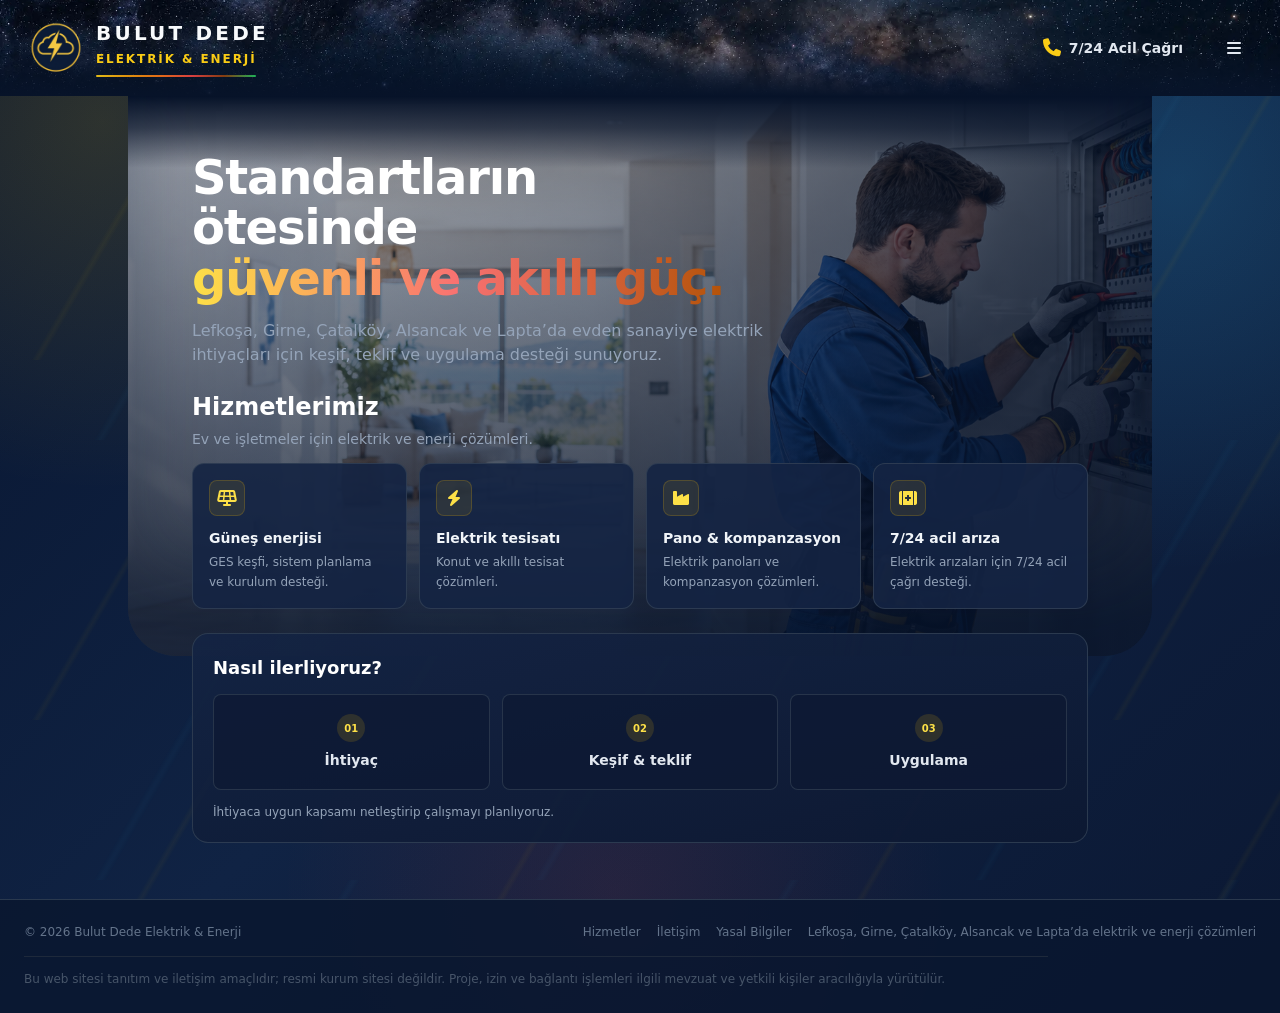
==== commit 4befaca5: "Remove weather attribution from homepage footer" ====
--- a/index.html
+++ b/index.html
@@ -7,7 +7,7 @@
   <meta name="theme-color" content="#020617">
   <meta name="referrer" content="strict-origin-when-cross-origin">
   <meta http-equiv="Permissions-Policy" content="camera=(), microphone=(), geolocation=(), payment=(), usb=()">
-  <meta http-equiv="Content-Security-Policy" content="default-src 'self'; base-uri 'self'; object-src 'none'; frame-src 'none'; frame-ancestors 'none'; form-action 'self'; img-src 'self' data:; connect-src 'self'; font-src 'self' https://cdnjs.cloudflare.com; style-src 'self' 'unsafe-inline' https://cdnjs.cloudflare.com; script-src 'self' 'unsafe-inline'; upgrade-insecure-requests">
+  <meta http-equiv="Content-Security-Policy" content="default-src 'self'; base-uri 'self'; object-src 'none'; frame-src https://www.facebook.com; frame-ancestors 'none'; form-action 'self'; img-src 'self' data:; connect-src 'self'; font-src 'self' https://cdnjs.cloudflare.com; style-src 'self' 'unsafe-inline' https://cdnjs.cloudflare.com; script-src 'self' 'unsafe-inline'; upgrade-insecure-requests">
   <link rel="icon" type="image/png" href="bulut-dede-logo.png">
   <title>Bulut Dede Elektrik | Enerji Çözümleri</title>
   <link rel="preconnect" href="https://cdnjs.cloudflare.com">
@@ -230,45 +230,23 @@
       .hero-main::before { height: 530px; background-position: center, center, center, 100% 12%; background-image: linear-gradient(180deg, #071329 0%, rgba(7, 19, 41, .68) 32px, rgba(7, 19, 41, 0) 72px), linear-gradient(90deg, rgba(7, 19, 41, .48) 0%, rgba(7, 19, 41, .42) 52%, rgba(7, 19, 41, .64) 100%), linear-gradient(180deg, rgba(7, 19, 41, .16) 0%, rgba(7, 19, 41, .84) 94%), url("technician-electrical-hero.png"); background-size: cover, cover, cover, cover; }
     }
     #discovery-request-modal[hidden] { display: none !important; }
-    #outage-modal[hidden], #outage-table[hidden], #outage-feedback[hidden] { display: none !important; }
+    #outage-modal[hidden] { display: none !important; }
     #outage-modal { position: fixed; inset: 0; z-index: 100; display: flex; align-items: flex-start; justify-content: center; overflow-y: auto; overscroll-behavior: contain; padding: 1rem; background: rgba(2, 6, 23, .84); backdrop-filter: blur(5px); }
-    .outage-dialog { position: relative; width: min(100%, 900px); max-height: calc(100dvh - 2rem); overflow-y: auto; border: 1px solid #475569; border-radius: 1rem; background: #101f3b; box-shadow: 0 24px 70px rgba(2, 6, 23, .7); padding: 1.25rem; color: #e2e8f0; }
+    .outage-dialog { position: relative; width: min(100%, 570px); max-height: calc(100dvh - 2rem); overflow-y: auto; border: 1px solid #475569; border-radius: 1rem; background: #101f3b; box-shadow: 0 24px 70px rgba(2, 6, 23, .7); padding: 1.25rem; color: #e2e8f0; }
     .outage-dialog h2 { margin: 0; padding-right: 2.5rem; color: #fff; font-size: 1.25rem; font-weight: 800; }
     .outage-dialog p { line-height: 1.5; }
     .outage-menu-button { display: flex; align-items: center; gap: .75rem; width: 100%; min-height: 44px; margin-bottom: .75rem; padding: .75rem; border: 1px solid #475569; border-radius: .75rem; background: #152544; color: #f8fafc; font-size: .875rem; font-weight: 700; text-align: left; cursor: pointer; }
     .outage-menu-button:hover, .outage-menu-button:focus-visible { border-color: #facc15; outline-color: #facc15; }
     .outage-close { position: absolute; top: 1rem; right: 1rem; width: 36px; height: 36px; border: 1px solid #64748b; border-radius: .5rem; background: #152544; color: #f8fafc; cursor: pointer; }
-    .outage-close:focus-visible, .outage-search:focus-visible, .outage-source:focus-visible { outline: 2px solid #facc15; outline-offset: 2px; }
-    .outage-intro, .outage-caveat { margin: .45rem 0 0; color: #cbd5e1; font-size: .875rem; }
-    .outage-controls { display: flex; flex-wrap: wrap; align-items: flex-end; justify-content: space-between; gap: .75rem; margin: 1.25rem 0 .75rem; }
-    .outage-controls label { display: grid; gap: .35rem; min-width: min(100%, 250px); font-size: .8rem; font-weight: 700; }
-    .outage-search { width: 100%; min-height: 44px; padding: .6rem .8rem; border: 1px solid #64748b; border-radius: .6rem; background: #0d1932; color: #fff; font: inherit; }
-    .outage-updated { color: #cbd5e1; font-size: .75rem; }
-    .outage-table-wrap { overflow-x: auto; border: 1px solid #475569; border-radius: .75rem; }
-    .outage-table { width: 100%; border-collapse: collapse; text-align: left; font-size: .82rem; }
-    .outage-table th { padding: .75rem .65rem; background: #1b3152; color: #e2e8f0; font-weight: 700; white-space: nowrap; }
-    .outage-table td { padding: .8rem .65rem; border-top: 1px solid #334155; vertical-align: top; overflow-wrap: anywhere; }
-    .outage-table tbody tr { background: #10203d; }
-    .outage-table tbody tr:nth-child(even) { background: #142746; }
-    .outage-status { display: inline-block; border: 1px solid; border-radius: 999px; padding: .25rem .5rem; font-size: .75rem; font-weight: 800; white-space: nowrap; }
-    .outage-status--active { border-color: #ef4444; background: #491b25; color: #fecaca; }
-    .outage-status--planned { border-color: #eab308; background: #483916; color: #fef08a; }
-    .outage-status--resolved { border-color: #22c55e; background: #133b2b; color: #bbf7d0; }
-    .outage-status--stale { border-color: #64748b; background: #26364e; color: #e2e8f0; }
-    .outage-source { display: inline-block; margin-top: .35rem; color: #fde68a; font-size: .75rem; text-decoration: underline; text-underline-offset: 2px; }
-    .outage-feedback { padding: 1rem; border: 1px solid #475569; border-radius: .75rem; background: #142746; color: #e2e8f0; font-size: .875rem; }
-    .outage-footer { display: flex; flex-wrap: wrap; gap: .75rem; align-items: center; justify-content: space-between; margin-top: 1rem; }
-    .outage-footer a { color: #fde68a; font-size: .875rem; text-decoration: underline; text-underline-offset: 2px; }
+    .outage-close:focus-visible, .outage-footer a:focus-visible { outline: 2px solid #facc15; outline-offset: 2px; }
+    .outage-intro { margin: .45rem 0 0; color: #cbd5e1; font-size: .875rem; }
+    .outage-feed-wrap { display: flex; justify-content: center; width: 100%; margin-top: 1rem; min-height: 620px; border-radius: .75rem; background: #fff; overflow: hidden; }
+    .outage-feed { display: block; width: 100%; min-height: 620px; border: 0; background: #fff; }
+    .outage-footer { margin-top: 1rem; color: #cbd5e1; font-size: .8rem; }
+    .outage-footer a { color: #fde68a; text-decoration: underline; text-underline-offset: 2px; }
     @media (max-width: 700px) {
       #outage-modal { padding: .5rem; }
       .outage-dialog { max-height: calc(100dvh - 1rem); padding: 1rem; }
-      .outage-table-wrap { overflow: visible; border: 0; }
-      .outage-table, .outage-table tbody, .outage-table tr { display: block; width: 100%; }
-      .outage-table thead { display: none; }
-      .outage-table tbody tr { margin-bottom: .65rem; border: 1px solid #475569; border-radius: .75rem; overflow: hidden; }
-      .outage-table td { display: grid; grid-template-columns: 6.3rem minmax(0, 1fr); gap: .6rem; padding: .55rem .7rem; border-top: 1px solid #334155; }
-      .outage-table td:first-child { border-top: 0; }
-      .outage-table td::before { content: attr(data-label); color: #cbd5e1; font-size: .75rem; font-weight: 700; }
     }
     .service-panel { scroll-margin-top: 92px; }
     .service-panel.is-opening { animation: servicePanelOpen .32s ease both; }
@@ -432,20 +410,10 @@
   <div id="outage-modal" hidden role="dialog" aria-modal="true" aria-labelledby="outage-title" aria-describedby="outage-intro" aria-hidden="true" onclick="closeOutagesFromBackdrop(event)">
     <section class="outage-dialog">
       <button id="outage-close" class="outage-close" type="button" onclick="closeOutages()" aria-label="Kapat"><i class="fa-solid fa-xmark" aria-hidden="true"></i></button>
-      <h2 id="outage-title" data-i18n="outageTitle">KIB-TEK kesinti duyuruları</h2>
-      <p id="outage-intro" class="outage-intro" data-i18n="outageIntro">Planlı ve bildirilen güncel kesintileri bölgenize göre inceleyin.</p>
-      <div class="outage-controls">
-        <label for="outage-search"><span data-i18n="outageFilter">Bölge veya mahalle ara</span><input id="outage-search" class="outage-search" type="search" autocomplete="off" placeholder="Örn. Girne, Lapta" data-i18n-placeholder="outageSearchPlaceholder" oninput="renderOutages()"></label>
-        <span id="outage-updated" class="outage-updated"></span>
-      </div>
-      <div id="outage-table-wrap" class="outage-table-wrap" hidden>
-        <table id="outage-table" class="outage-table" hidden>
-          <thead><tr><th scope="col" data-i18n="outageStatusHeading">Durum</th><th scope="col" data-i18n="outageAreaHeading">Bölge</th><th scope="col" data-i18n="outageReasonHeading">Neden</th><th scope="col" data-i18n="outageStartHeading">Başlangıç</th><th scope="col" data-i18n="outageEndHeading">Tahmini dönüş</th><th scope="col" data-i18n="outageUpdateHeading">Son güncelleme</th></tr></thead>
-          <tbody id="outage-rows"></tbody>
-        </table>
-      </div>
-      <p id="outage-feedback" class="outage-feedback" role="status" aria-live="polite" data-i18n="outageLoading">Duyurular yükleniyor…</p>
-      <div class="outage-footer"><p class="outage-caveat" data-i18n="outageCaveat">Duyuru bulunmaması, bölgede elektriğin kesin olarak verildiği anlamına gelmez.</p><a href="https://www.kibtek.com/" target="_blank" rel="noopener noreferrer" data-i18n="outageOfficial">KIB-TEK resmî sitesi</a></div>
+      <h2 id="outage-title" data-i18n="outageTitle">KIB-TEK resmî duyuruları</h2>
+      <p id="outage-intro" class="outage-intro" data-i18n="outageIntro">Facebook sayfasındaki en yeni paylaşımlar doğrudan KIB-TEK kaynağından gösterilir.</p>
+      <div class="outage-feed-wrap"><iframe id="outage-feed" class="outage-feed" title="KIB-TEK Facebook duyuruları" loading="lazy" referrerpolicy="strict-origin-when-cross-origin" allow="encrypted-media; picture-in-picture"></iframe></div>
+      <p class="outage-footer"><span data-i18n="outageFallback">Akış cihazınızda açılmazsa </span><a href="https://www.facebook.com/elektrikkurumu/" target="_blank" rel="noopener noreferrer" data-i18n="outageOfficial">KIB-TEK Facebook sayfasını açın</a>.</p>
     </section>
   </div>
 
@@ -532,8 +500,7 @@
         <span>© <span id="year"></span> Bulut Dede <span data-i18n="footerBusiness">Elektrik &amp; Enerji</span></span>
         <div class="flex flex-wrap items-center gap-4"><a href="#services" class="transition hover:text-slate-300" data-i18n="footerServices">Hizmetler</a><a href="tel:+905338712332" class="transition hover:text-slate-300" data-i18n="footerContact">İletişim</a><a href="yasal-bilgiler.html" class="transition hover:text-slate-300" data-i18n="footerLegal">Yasal Bilgiler</a><span data-i18n="footerDescription">Lefkoşa, Girne, Çatalköy, Alsancak ve Lapta’da elektrik ve enerji çözümleri</span></div>
       </div>
-      <p class="mt-3 leading-5 text-slate-500"><span data-i18n="weatherCreditPrefix">Hava verisi:</span> <a href="https://api.met.no/" target="_blank" rel="noopener noreferrer" class="underline decoration-slate-600 underline-offset-2 transition hover:text-slate-300">MET Norway</a> · <a href="https://creativecommons.org/licenses/by/4.0/" target="_blank" rel="noopener noreferrer" class="underline decoration-slate-600 underline-offset-2 transition hover:text-slate-300">CC BY 4.0</a><span data-i18n="weatherCreditAdapted"> · yağış gösterimi için uyarlanmıştır.</span></p>
-      <p class="mt-4 max-w-5xl border-t border-slate-800 pt-3 leading-5 text-slate-600" data-i18n="legalNotice">Bu web sitesi tanıtım ve iletişim amaçlıdır; resmi kurum sitesi değildir. Proje, izin ve bağlantı işlemleri ilgili mevzuat ve yetkili kişiler aracılığıyla yürütülür.</p>
+            <p class="mt-4 max-w-5xl border-t border-slate-800 pt-3 leading-5 text-slate-600" data-i18n="legalNotice">Bu web sitesi tanıtım ve iletişim amaçlıdır; resmi kurum sitesi değildir. Proje, izin ve bağlantı işlemleri ilgili mevzuat ve yetkili kişiler aracılığıyla yürütülür.</p>
     </div>
   </footer>
 
@@ -551,27 +518,9 @@
     };
 
     const outageTranslations = {
-      tr: {
-        outageMenu: 'KIB-TEK kesintileri', outageTitle: 'KIB-TEK kesinti duyuruları', outageIntro: 'Planlı ve bildirilen güncel kesintileri bölgenize göre inceleyin.', outageFilter: 'Bölge veya mahalle ara', outageSearchPlaceholder: 'Örn. Girne, Lapta',
-        outageStatusHeading: 'Durum', outageAreaHeading: 'Bölge', outageReasonHeading: 'Neden', outageStartHeading: 'Başlangıç', outageEndHeading: 'Tahmini dönüş', outageUpdateHeading: 'Son güncelleme',
-        outageLoading: 'Duyurular yükleniyor…', outageCaveat: 'Bilgiler KIB-TEK duyurularından derlenir. Duyuru bulunmaması, elektriğin kesin olarak verildiği anlamına gelmez.', outageOfficial: 'KIB-TEK resmî sitesi',
-        outageNeverChecked: 'Kaynak bağlantısı henüz kurulmadı', outageChecked: 'Kaynak kontrolü: ', outageNoNotices: 'Resmî kaynaklarda tabloya aktarılabilecek güncel duyuru bulunamadı.', outageNoMatch: 'Bu bölge için doğrulanmış duyuru bulunamadı.', outageLoadError: 'Duyurular yüklenemedi. Lütfen KIB-TEK’in resmî sayfasını kontrol edin.', outageSourceStale: 'Kaynak kontrolü gecikti; durum güncel olmayabilir.',
-        outageActive: 'Kesinti sürüyor', outagePlanned: 'Planlandı', outageResolved: 'Giderildi', outageStale: 'Güncelliği doğrulanmadı', outageUnknownTime: 'Belirtilmedi', outageSourceLink: 'Resmî duyuru'
-      },
-      en: {
-        outageMenu: 'KIB-TEK outages', outageTitle: 'KIB-TEK outage notices', outageIntro: 'Check scheduled and reported outages by area.', outageFilter: 'Search area or neighbourhood', outageSearchPlaceholder: 'E.g. Kyrenia, Lapta',
-        outageStatusHeading: 'Status', outageAreaHeading: 'Area', outageReasonHeading: 'Reason', outageStartHeading: 'Starts', outageEndHeading: 'Estimated return', outageUpdateHeading: 'Last update',
-        outageLoading: 'Loading notices…', outageCaveat: 'Information is compiled from KIB-TEK notices. No listed notice does not confirm that power is available.', outageOfficial: 'Official KIB-TEK website',
-        outageNeverChecked: 'Source not connected yet', outageChecked: 'Source checked: ', outageNoNotices: 'No current notice suitable for the table was found in official sources.', outageNoMatch: 'No verified notice matches this area.', outageLoadError: 'Notices could not be loaded. Please check the official KIB-TEK website.', outageSourceStale: 'Source check is delayed; status may be outdated.',
-        outageActive: 'Outage ongoing', outagePlanned: 'Scheduled', outageResolved: 'Restored', outageStale: 'Update unverified', outageUnknownTime: 'Not announced', outageSourceLink: 'Official notice'
-      },
-      ru: {
-        outageMenu: 'Отключения KIB-TEK', outageTitle: 'Уведомления KIB-TEK об отключениях', outageIntro: 'Плановые и объявленные текущие отключения по районам.', outageFilter: 'Поиск района или квартала', outageSearchPlaceholder: 'Например, Кирения, Лапта',
-        outageStatusHeading: 'Статус', outageAreaHeading: 'Район', outageReasonHeading: 'Причина', outageStartHeading: 'Начало', outageEndHeading: 'Ожидаемое восстановление', outageUpdateHeading: 'Обновлено',
-        outageLoading: 'Загрузка уведомлений…', outageCaveat: 'Данные основаны на сообщениях KIB-TEK. Отсутствие уведомления не подтверждает наличие электричества.', outageOfficial: 'Официальный сайт KIB-TEK',
-        outageNeverChecked: 'Источник ещё не подключён', outageChecked: 'Проверка источника: ', outageNoNotices: 'Подходящих актуальных сообщений в официальных источниках нет.', outageNoMatch: 'Для этого района подтверждённых уведомлений нет.', outageLoadError: 'Не удалось загрузить уведомления. Проверьте официальный сайт KIB-TEK.', outageSourceStale: 'Проверка источника задерживается; статус может быть устаревшим.',
-        outageActive: 'Отключение продолжается', outagePlanned: 'Запланировано', outageResolved: 'Восстановлено', outageStale: 'Актуальность не подтверждена', outageUnknownTime: 'Не объявлено', outageSourceLink: 'Официальное сообщение'
-      }
+      tr: { outageMenu: 'KIB-TEK kesintileri', outageTitle: 'KIB-TEK resmî duyuruları', outageIntro: 'Facebook sayfasındaki en yeni paylaşımlar doğrudan KIB-TEK kaynağından gösterilir.', outageFallback: 'Akış cihazınızda açılmazsa ', outageOfficial: 'KIB-TEK Facebook sayfasını açın' },
+      en: { outageMenu: 'KIB-TEK outages', outageTitle: 'Official KIB-TEK notices', outageIntro: 'Recent posts are shown directly from the KIB-TEK Facebook page.', outageFallback: 'If the feed does not open on your device, ', outageOfficial: 'open the KIB-TEK Facebook page' },
+      ru: { outageMenu: 'Отключения KIB-TEK', outageTitle: 'Официальные объявления KIB-TEK', outageIntro: 'Новые публикации показаны напрямую со страницы KIB-TEK в Facebook.', outageFallback: 'Если лента не открывается, ', outageOfficial: 'откройте страницу KIB-TEK в Facebook' }
     };
     for (const language of Object.keys(outageTranslations)) Object.assign(translations[language], outageTranslations[language]);
 
@@ -611,136 +560,7 @@
       CYPRUS_TIME_ZONE = 'Asia/Nicosia';
     }
 
-    let outageNotices = null;
-    let outageCheckedAt = null;
-    let outageLoadFailed = false;
     let outageScrollY = 0;
-    let outageRequestId = 0;
-
-    function officialOutageSource(value) {
-      try {
-        const url = new URL(value);
-        if (url.protocol !== 'https:') return null;
-        const host = url.hostname.toLowerCase();
-        if (host === 'kibtek.com' || host.endsWith('.kibtek.com')) return url.href;
-        if (['facebook.com', 'www.facebook.com', 'm.facebook.com'].includes(host) && /^\/(?:elektrikkurumu|@elektrikkurumu)(?:\/|$)/i.test(url.pathname)) return url.href;
-        if (['facebook.com', 'www.facebook.com'].includes(host) && /^\/\d+\/posts\/[A-Za-z0-9_-]+\/?$/.test(url.pathname)) return url.href;
-        if (['instagram.com', 'www.instagram.com'].includes(host) && /^\/(?:p|reel)\/[A-Za-z0-9_-]+\/?$/i.test(url.pathname)) return url.href;
-        if (['x.com', 'twitter.com'].includes(host) && /^\/kibtek(?:\/|$)/i.test(url.pathname)) return url.href;
-      } catch (error) { /* invalid URL */ }
-      return null;
-    }
-
-    function parseOutageDate(value) {
-      const time = typeof value === 'string' ? Date.parse(value) : NaN;
-      return Number.isFinite(time) ? time : null;
-    }
-
-    function formatOutageDate(value) {
-      const time = parseOutageDate(value);
-      if (time === null) return translations[currentLanguage].outageUnknownTime;
-      const locale = currentLanguage === 'en' ? 'en-GB' : currentLanguage === 'ru' ? 'ru-RU' : 'tr-TR';
-      return new Intl.DateTimeFormat(locale, { timeZone: CYPRUS_TIME_ZONE, day: 'numeric', month: 'short', hour: '2-digit', minute: '2-digit' }).format(time);
-    }
-
-    function normalizedOutageNotices(data) {
-      if (!data || !Array.isArray(data.notices)) throw new Error('Invalid outage data');
-      const now = Date.now();
-      outageCheckedAt = parseOutageDate(data.checkedAt) === null ? null : data.checkedAt;
-      return data.notices.filter((notice) => {
-        if (!notice || !['planned', 'active', 'resolved'].includes(notice.status)) return false;
-        if (typeof notice.area !== 'string' || !notice.area.trim() || typeof notice.reason !== 'string' || !notice.reason.trim()) return false;
-        if (!officialOutageSource(notice.sourceUrl)) return false;
-        if (parseOutageDate(notice.startsAt) === null || parseOutageDate(notice.updatedAt) === null) return false;
-        const expires = parseOutageDate(notice.expiresAt);
-        return expires !== null && expires > now;
-      });
-    }
-
-    function renderOutages() {
-      const copy = translations[currentLanguage];
-      const table = document.getElementById('outage-table');
-      const wrapper = document.getElementById('outage-table-wrap');
-      const rows = document.getElementById('outage-rows');
-      const feedback = document.getElementById('outage-feedback');
-      const updated = document.getElementById('outage-updated');
-      if (!table || !wrapper || !rows || !feedback || !updated) return;
-      rows.replaceChildren();
-      const sourceDelayed = !outageCheckedAt || Date.now() - Date.parse(outageCheckedAt) > 60 * 60 * 1000;
-      updated.textContent = outageCheckedAt ? copy.outageChecked + formatOutageDate(outageCheckedAt) + (sourceDelayed ? ' · ' + copy.outageSourceStale : '') : copy.outageNeverChecked;
-      if (outageLoadFailed || outageNotices === null) {
-        table.hidden = true;
-        wrapper.hidden = true;
-        feedback.hidden = false;
-        feedback.textContent = outageLoadFailed ? copy.outageLoadError : copy.outageLoading;
-        return;
-      }
-
-      const search = document.getElementById('outage-search').value.trim().toLocaleLowerCase('tr-TR');
-      const statusOrder = { active: 0, planned: 1, resolved: 2 };
-      const visible = outageNotices.filter((notice) => notice.area.toLocaleLowerCase('tr-TR').includes(search)).sort((a, b) => statusOrder[a.status] - statusOrder[b.status] || Date.parse(b.updatedAt) - Date.parse(a.updatedAt));
-      if (!visible.length) {
-        table.hidden = true;
-        wrapper.hidden = true;
-        feedback.hidden = false;
-        feedback.textContent = search ? copy.outageNoMatch : copy.outageNoNotices;
-        return;
-      }
-
-      const headings = [copy.outageStatusHeading, copy.outageAreaHeading, copy.outageReasonHeading, copy.outageStartHeading, copy.outageEndHeading, copy.outageUpdateHeading];
-      for (const notice of visible) {
-        const stale = (sourceDelayed && notice.status === 'active') || (notice.status === 'active' && Date.now() - Date.parse(notice.updatedAt) > 12 * 60 * 60 * 1000);
-        const state = stale ? 'stale' : notice.status;
-        const labels = { active: copy.outageActive, planned: copy.outagePlanned, resolved: copy.outageResolved, stale: copy.outageStale };
-        const tr = document.createElement('tr');
-        const values = [labels[state], notice.area, notice.reason, formatOutageDate(notice.startsAt), notice.estimatedEndAt ? formatOutageDate(notice.estimatedEndAt) : copy.outageUnknownTime, formatOutageDate(notice.updatedAt)];
-        values.forEach((value, index) => {
-          const cell = document.createElement('td');
-          cell.dataset.label = headings[index];
-          if (index === 0) {
-            const badge = document.createElement('span');
-            badge.className = 'outage-status outage-status--' + state;
-            badge.textContent = value;
-            cell.append(badge);
-          } else {
-            cell.textContent = value;
-            if (index === 2) {
-              const link = document.createElement('a');
-              link.className = 'outage-source';
-              link.href = officialOutageSource(notice.sourceUrl);
-              link.target = '_blank';
-              link.rel = 'noopener noreferrer';
-              link.textContent = copy.outageSourceLink;
-              cell.append(document.createElement('br'), link);
-            }
-          }
-          tr.append(cell);
-        });
-        rows.append(tr);
-      }
-      feedback.hidden = true;
-      table.hidden = false;
-      wrapper.hidden = false;
-    }
-
-    async function loadOutages() {
-      const requestId = ++outageRequestId;
-      outageNotices = null;
-      outageCheckedAt = null;
-      outageLoadFailed = false;
-      renderOutages();
-      try {
-        const response = await fetch('kesintiler.json', { cache: 'no-store' });
-        if (!response.ok) throw new Error('Outage data unavailable');
-        const data = await response.json();
-        if (requestId !== outageRequestId) return;
-        outageNotices = normalizedOutageNotices(data);
-      } catch (error) {
-        if (requestId !== outageRequestId) return;
-        outageLoadFailed = true;
-      }
-      renderOutages();
-    }
 
     function openOutages() {
       const modal = document.getElementById('outage-modal');
@@ -748,12 +568,16 @@
       closeHeaderContactMenu();
       closeSiteMenu();
       outageScrollY = window.scrollY;
-      document.getElementById('outage-search').value = '';
       modal.hidden = false;
       modal.setAttribute('aria-hidden', 'false');
       document.documentElement.classList.add('overflow-hidden');
       document.body.classList.add('overflow-hidden');
-      void loadOutages();
+      const feed = document.getElementById('outage-feed');
+      const width = Math.max(180, Math.min(500, Math.floor(feed.parentElement.getBoundingClientRect().width)));
+      const url = new URL('https://www.facebook.com/plugins/page.php');
+      url.search = new URLSearchParams({ href: 'https://www.facebook.com/elektrikkurumu/', tabs: 'timeline', width: String(width), height: '620', small_header: 'true', adapt_container_width: 'true', hide_cover: 'true', show_facepile: 'false' });
+      feed.width = String(width);
+      feed.src = url.href;
       window.requestAnimationFrame(() => document.getElementById('outage-close')?.focus({ preventScroll: true }));
     }
 
@@ -762,6 +586,7 @@
       if (!modal || modal.hidden) return;
       modal.hidden = true;
       modal.setAttribute('aria-hidden', 'true');
+      document.getElementById('outage-feed').removeAttribute('src');
       document.documentElement.classList.remove('overflow-hidden');
       document.body.classList.remove('overflow-hidden');
       if (Math.abs(window.scrollY - outageScrollY) > 1) window.scrollTo(0, outageScrollY);
@@ -958,7 +783,7 @@
       }
       card.setAttribute('aria-hidden', String(!hasChosenService));
       card.classList.add('is-opening');
-      if (reveal && window.matchMedia('(max-width: 767px)').matches) {
+      if (reveal) {
         window.requestAnimationFrame(() => card.scrollIntoView({ behavior: 'smooth', block: 'start' }));
       }
     }
@@ -976,7 +801,7 @@
       if (opening) {
         void shell.offsetWidth;
         shell.classList.add('is-opening');
-        if (window.matchMedia('(max-width: 767px)').matches) window.requestAnimationFrame(() => shell.scrollIntoView({ behavior: 'smooth', block: 'start' }));
+        window.requestAnimationFrame(() => shell.scrollIntoView({ behavior: 'smooth', block: 'start' }));
       }
     }
 
@@ -1094,12 +919,20 @@
       menu.hidden = true;
       closeLanguageOptions();
       updateSiteMenuButton();
-      if (restoreFocus) document.getElementById('site-menu-toggle').focus();
+      if (restoreFocus) document.getElementById('site-menu-toggle').focus({ preventScroll: true });
     }
 
     function chooseService(key) {
       hasChosenService = true;
-      setTab(key, false);
+      const services = document.getElementById('services');
+      const homeServices = document.getElementById('home-services');
+      const card = document.getElementById('tab-content-card');
+      const calculator = document.getElementById('calculator-shell');
+      if (services && homeServices && card && homeServices.parentElement === services) {
+        services.insertBefore(card, homeServices);
+        if (calculator) services.insertBefore(calculator, homeServices);
+      }
+      setTab(key, true);
       closeSiteMenu(true);
     }
 
@@ -1142,7 +975,7 @@
       document.getElementById('header-whatsapp').href = contactHref;
       setTab(activeTab);
       calculateSavings(document.getElementById('bill-slider').value);
-      renderOutages();
+      document.getElementById('outage-feed').title = copy.outageTitle;
       updateHeaderSky();
       try { localStorage.setItem('bulut-dede-language', currentLanguage); } catch (error) { /* storage may be unavailable */ }
     }
@@ -1181,7 +1014,7 @@
           return;
         }
         if (event.key === 'Tab') {
-          const focusable = [...outageModal.querySelectorAll('button:not([disabled]), input:not([disabled]), a[href], [tabindex]:not([tabindex="-1"])')].filter((element) => element.getClientRects().length);
+          const focusable = [...outageModal.querySelectorAll('button:not([disabled]), iframe, a[href], [tabindex]:not([tabindex="-1"])')].filter((element) => element.getClientRects().length);
           const first = focusable[0];
           const last = focusable[focusable.length - 1];
           if (first && last && event.shiftKey && (document.activeElement === first || !outageModal.contains(document.activeElement))) {
